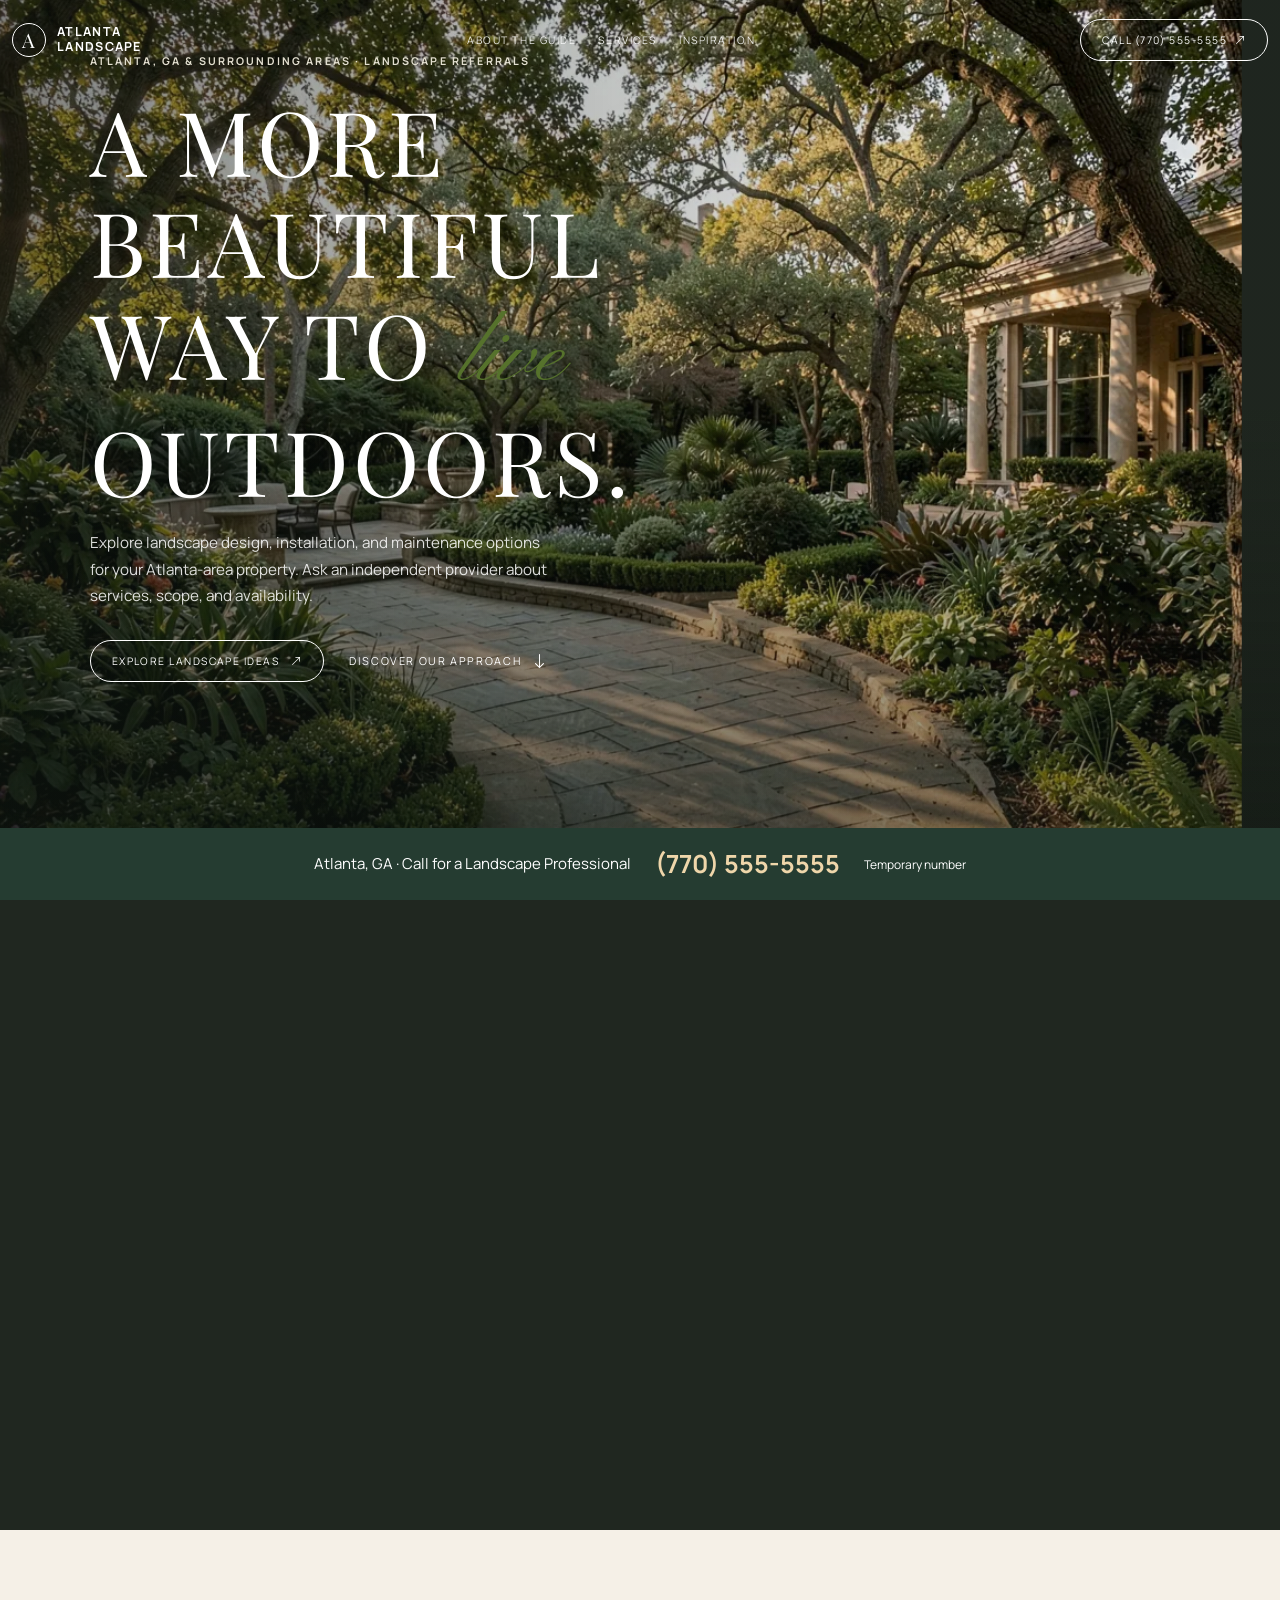
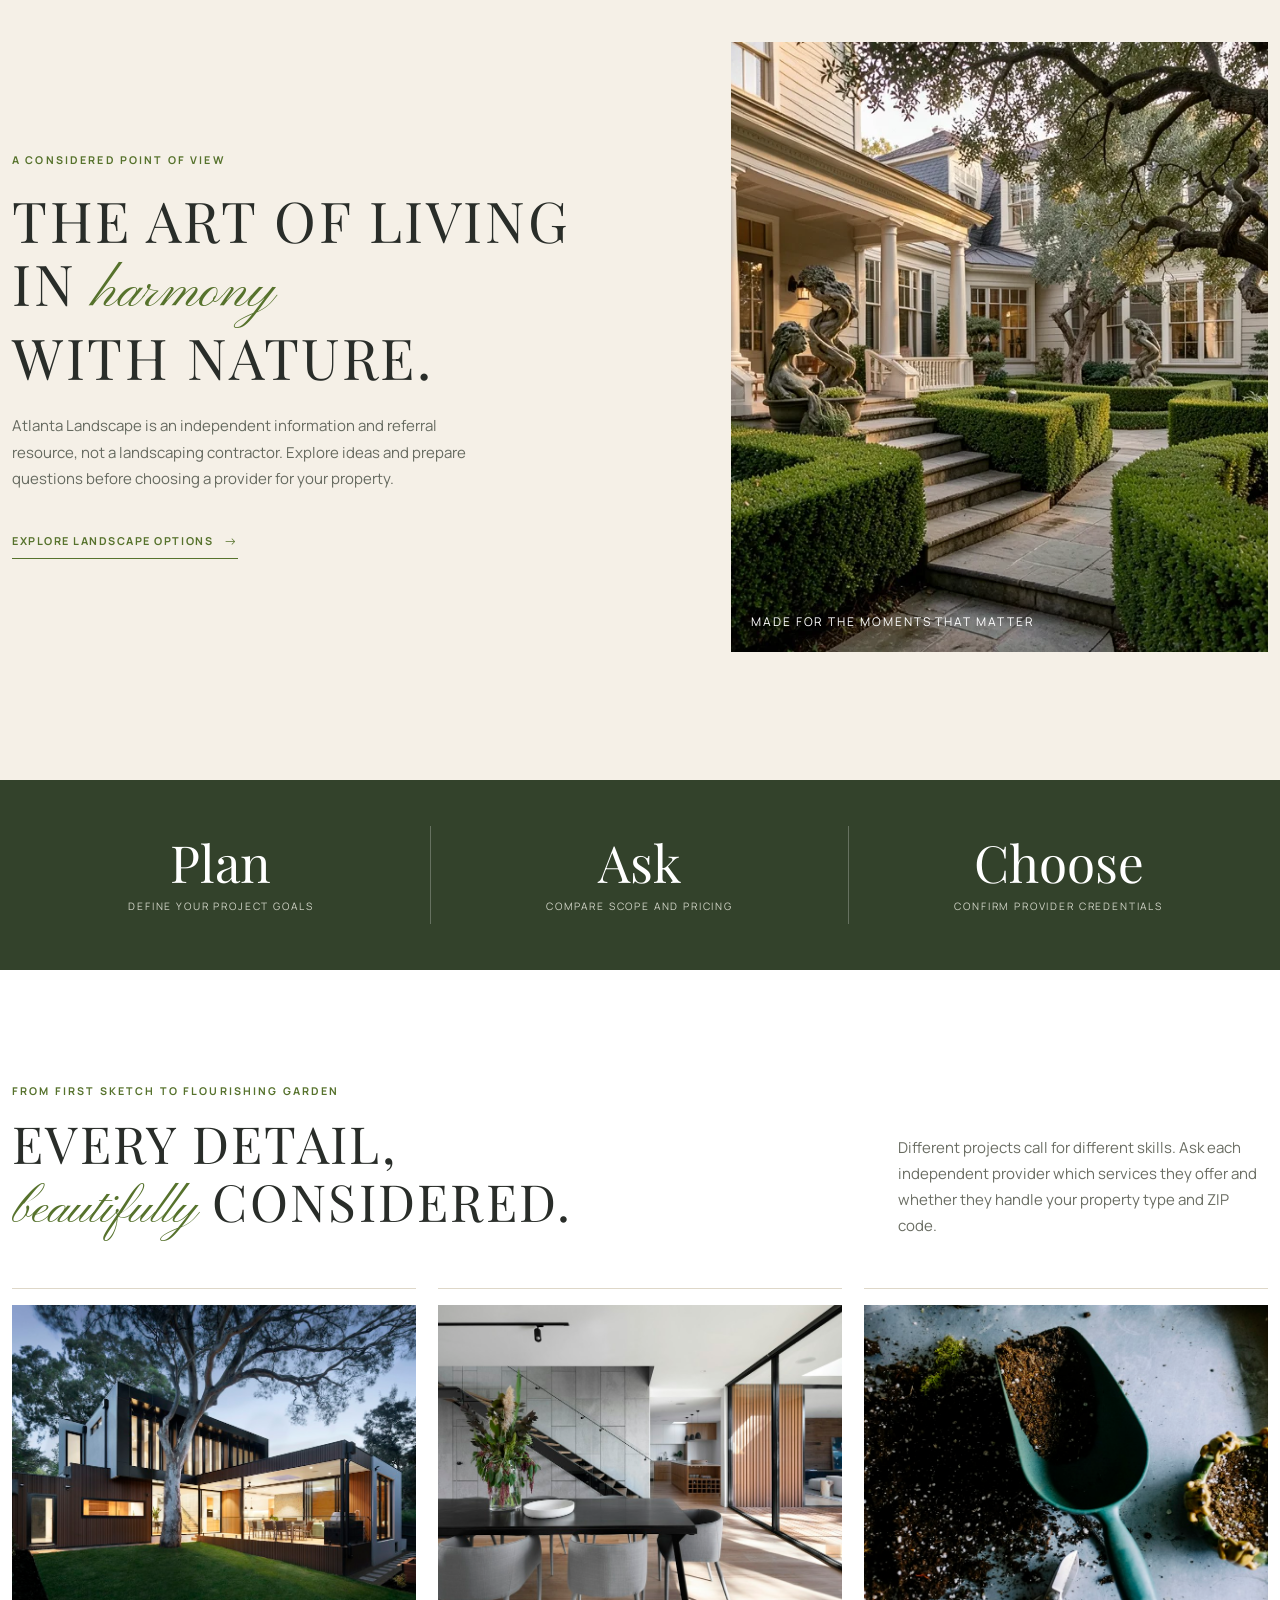
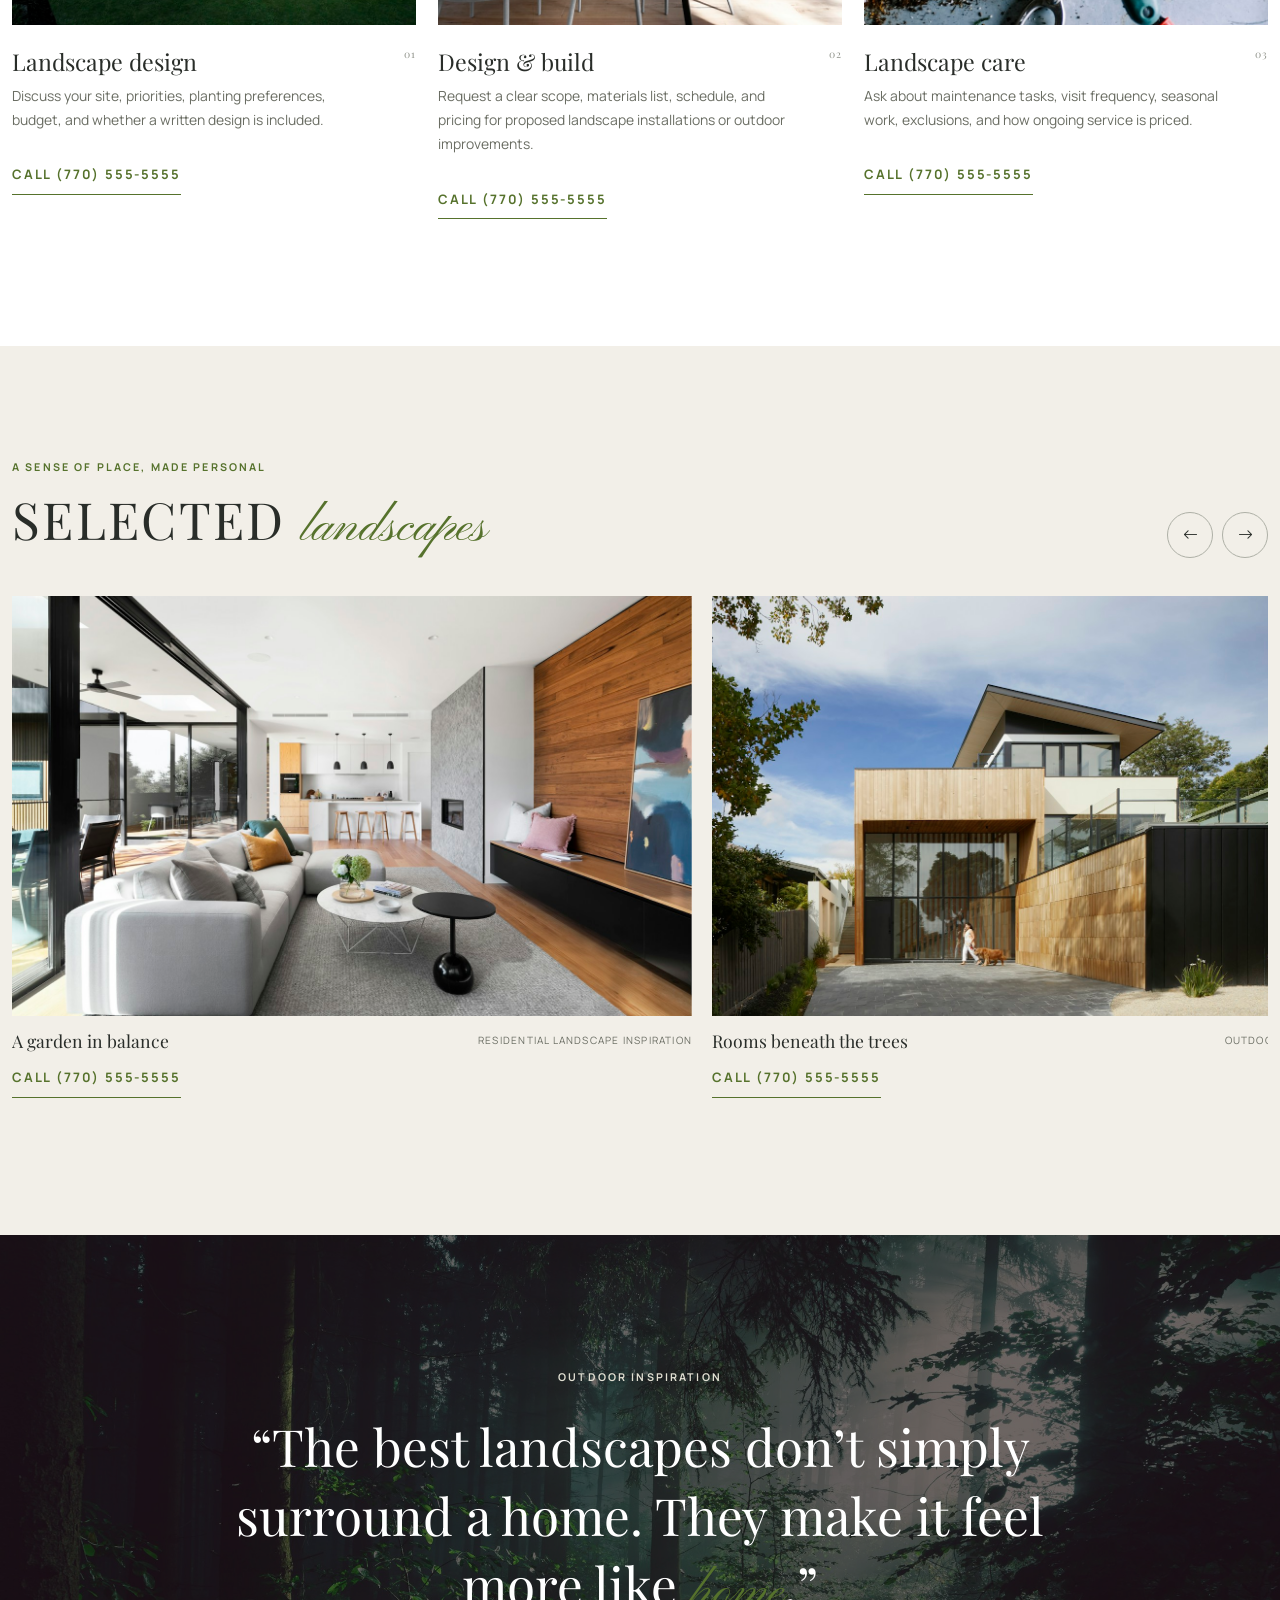
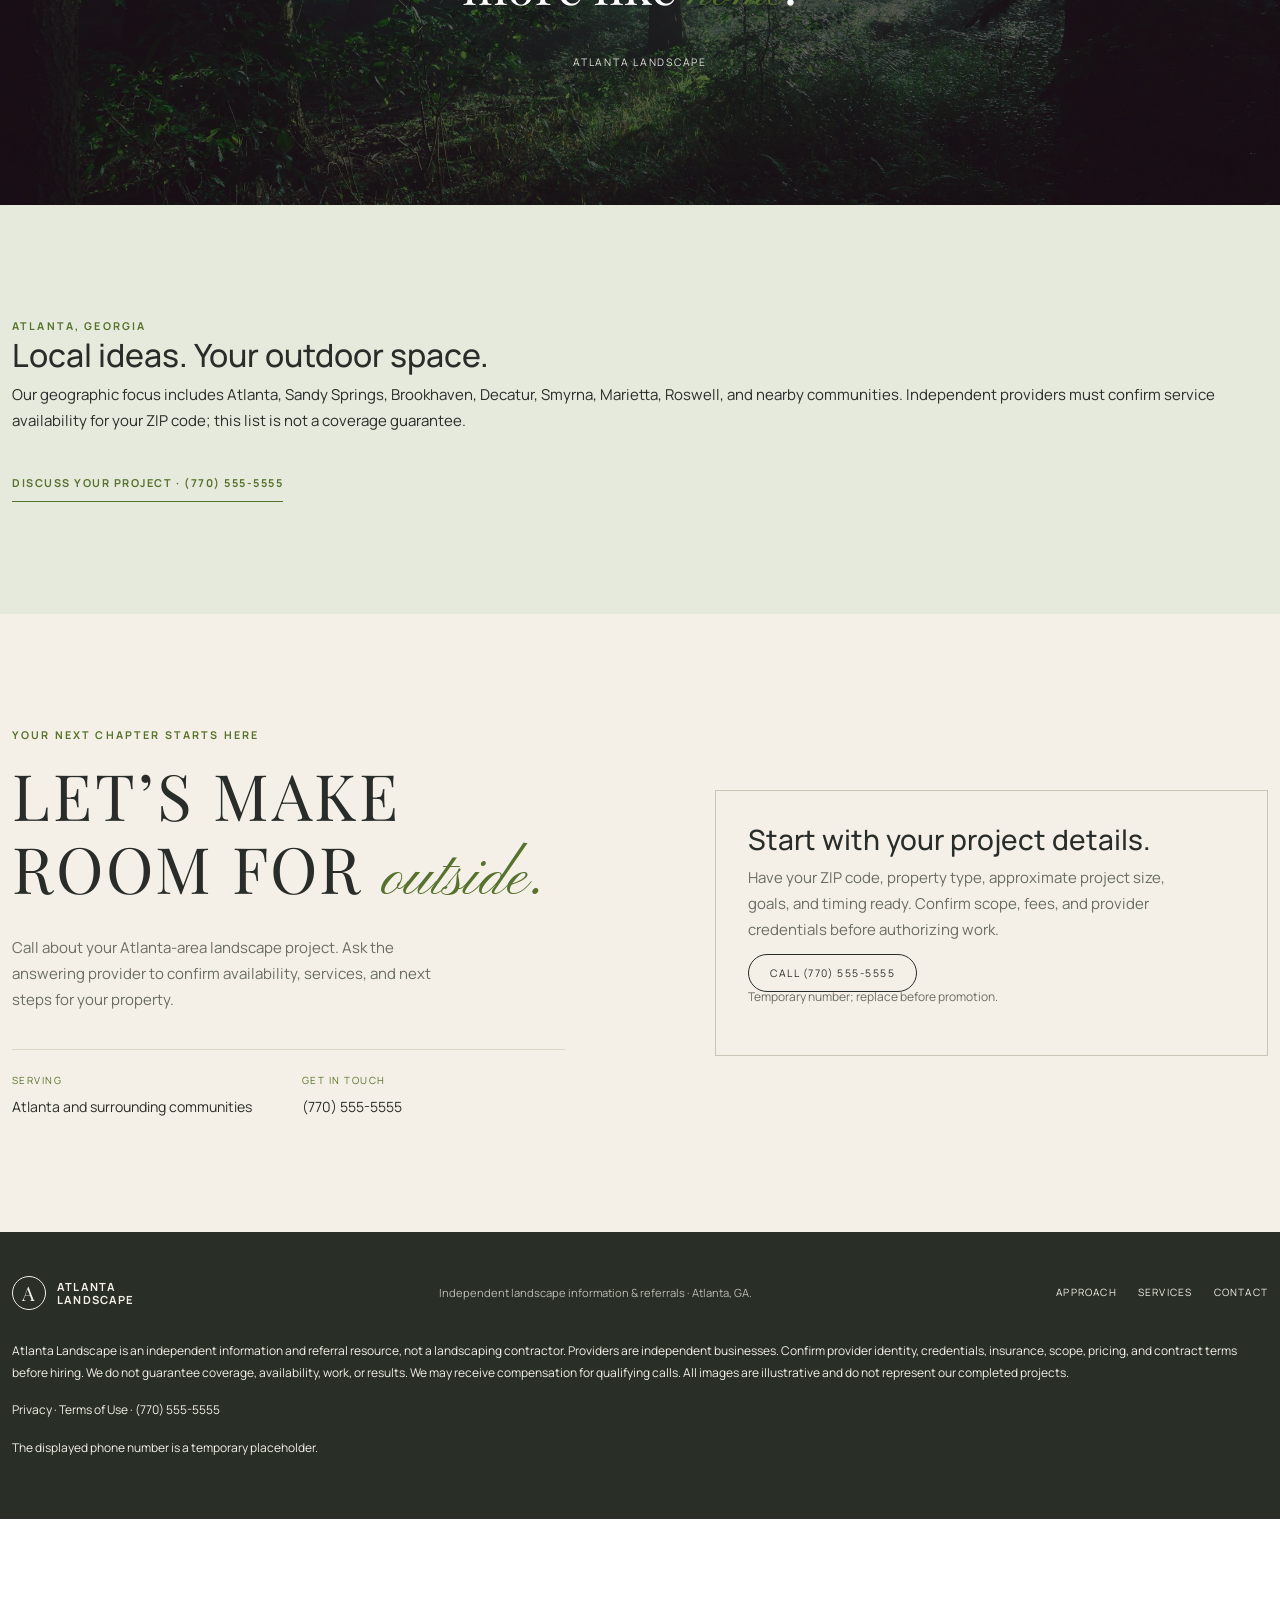
==== index.html @ a979389d "Add files via upload" ====
<!doctype html>
<html lang="en">
<head>
  <meta charset="utf-8">
  <meta name="viewport" content="width=device-width, initial-scale=1">
  <meta name="theme-color" content="#f5f0e7">
  <title>Atlanta, GA Landscaping Referrals | Atlanta Landscape</title>
  <meta name="description" content="Independent landscaping information and referrals for Atlanta, GA and surrounding communities. Temporary phone (770) 555-5555.">
  <link rel="preconnect" href="https://fonts.googleapis.com">
  <link rel="preconnect" href="https://fonts.gstatic.com" crossorigin>
  <link href="https://fonts.googleapis.com/css2?family=Manrope:wght@400;500;600;700&family=Playfair+Display:wght@400;500;600&family=Pinyon+Script&display=swap" rel="stylesheet">
  <link rel="stylesheet" href="https://cdn.jsdelivr.net/npm/bootstrap@5.3.3/dist/css/bootstrap.min.css">
  <link rel="stylesheet" href="https://cdn.jsdelivr.net/npm/bootstrap-icons@1.11.3/font/bootstrap-icons.min.css">
  
<link rel="stylesheet" href="css/style.css">
</head>
<body>
  <header>
    <nav class="navbar" id="navbar" aria-label="Main navigation">
      <div class="container container-wide d-flex align-items-center justify-content-between">
        <a class="brand" href="#home" aria-label="Atlanta Landscape home">
          <span class="brand-mark" aria-hidden="true">A</span>
          <span>Atlanta<br>Landscape</span>
        </a>
        <div class="nav-links d-flex align-items-center">
          <a href="#approach">About the guide</a>
          <a href="#services">Services</a>
          <a href="#work">Inspiration</a>
        </div>
        <a class="nav-cta" href="tel:+17705555555">Call (770) 555-5555 <i class="bi bi-arrow-up-right ms-1" aria-hidden="true"></i></a>
      </div>
    </nav>
  </header>

  <main>
    <section class="hero-scroll" id="home" aria-label="Landscape design introduction">
      <div class="hero-sticky">
        <img class="hero-photo" id="heroPhotoOne" src="assets/img-1.webp" alt="A tranquil landscaped estate with a stone terrace and layered greenery">
        <img class="hero-photo second" id="heroPhotoTwo" src="assets/img-2.webp" alt="Elegant home framed by mature garden landscaping">
        <div class="hero-shade"></div>
        <div class="hero-content">
          <div class="eyebrow">Atlanta, GA &amp; surrounding areas · Landscape referrals</div>
          <h1 class="display-title">A more beautiful<br>way to <span class="script">live</span> outdoors.</h1>
          <p>Explore landscape design, installation, and maintenance options for your Atlanta-area property. Ask an independent provider about services, scope, and availability.</p>
          <div class="hero-actions">
            <a class="btn-outline-light" href="#work">Explore landscape ideas <i class="bi bi-arrow-up-right ms-2" aria-hidden="true"></i></a>
            <a class="hero-link" href="#approach">Discover our approach <i class="bi bi-arrow-down" aria-hidden="true"></i></a>
          </div>
        </div>
        <div class="hero-index" aria-hidden="true">ATLANTA, GEORGIA &nbsp;·&nbsp; 01 / 03</div>
      </div>
    </section>

    <section class="intro section-pad" id="approach">
      <div class="container container-wide">
        <div class="intro-grid">
          <div class="intro-copy reveal">
            <div class="eyebrow">A considered point of view</div>
            <h2 class="display-title">The art of living<br>in <span class="script">harmony</span><br>with nature.</h2>
            <p>Atlanta Landscape is an independent information and referral resource, not a landscaping contractor. Explore ideas and prepare questions before choosing a provider for your property.</p>
            <a class="text-link" href="#services">Explore landscape options <i class="bi bi-arrow-right" aria-hidden="true"></i></a>
          </div>
          <figure class="intro-image reveal">
            <img src="assets/img-3.webp" alt="An intimate landscaped courtyard with stone steps and sculptural greenery" loading="lazy">
            <figcaption class="image-note">Made for the moments that matter</figcaption>
          </figure>
        </div>
      </div>
    </section>

    <section class="stats"><div class="container container-wide"><div class="stats-grid"><div class="stat"><div class="stat-number">Plan</div><div class="stat-label">Define your project goals</div></div><div class="stat"><div class="stat-number">Ask</div><div class="stat-label">Compare scope and pricing</div></div><div class="stat"><div class="stat-number">Choose</div><div class="stat-label">Confirm provider credentials</div></div></div></div></section>
    <section class="services section-pad" id="services">
      <div class="container container-wide">
        <div class="section-heading reveal">
          <div><div class="eyebrow">From first sketch to flourishing garden</div><h2 class="display-title">Every detail,<br><span class="script">beautifully</span> considered.</h2></div>
          <p>Different projects call for different skills. Ask each independent provider which services they offer and whether they handle your property type and ZIP code.</p>
        </div>
        <div class="service-grid">
          <article class="service-card reveal">
            <div class="service-image"><img src="assets/img-4.jpg" alt="Modern residence surrounded by carefully composed greenery" loading="lazy"></div>
            <h3>Landscape design <span class="service-no">01</span></h3>
            <p>Discuss your site, priorities, planting preferences, budget, and whether a written design is included.</p>
          <a class="text-link service-call" href="tel:+17705555555">Call (770) 555-5555</a></article>
          <article class="service-card reveal">
            <div class="service-image"><img src="assets/img-5.jpg" alt="Outdoor living area designed for relaxed entertaining" loading="lazy"></div>
            <h3>Design &amp; build <span class="service-no">02</span></h3>
            <p>Request a clear scope, materials list, schedule, and pricing for proposed landscape installations or outdoor improvements.</p>
          <a class="text-link service-call" href="tel:+17705555555">Call (770) 555-5555</a></article>
          <article class="service-card reveal">
            <div class="service-image"><img src="assets/img-6.jpg" alt="Gardener tending a lush, established garden" loading="lazy"></div>
            <h3>Landscape care <span class="service-no">03</span></h3>
            <p>Ask about maintenance tasks, visit frequency, seasonal work, exclusions, and how ongoing service is priced.</p>
          <a class="text-link service-call" href="tel:+17705555555">Call (770) 555-5555</a></article>
        </div>
      </div>
    </section>

    <section class="portfolio section-pad" id="work">
      <div class="container container-wide">
        <div class="portfolio-top reveal">
          <div><div class="eyebrow">A sense of place, made personal</div><h2 class="display-title">Selected <span class="script">landscapes</span></h2></div>
          <div class="slider-controls" aria-label="Project gallery controls">
            <button type="button" id="slidePrev" aria-label="Previous projects"><i class="bi bi-arrow-left" aria-hidden="true"></i></button>
            <button type="button" id="slideNext" aria-label="Next projects"><i class="bi bi-arrow-right" aria-hidden="true"></i></button>
          </div>
        </div>
        <p class="image-note">Illustrative inspiration images, not projects completed by Atlanta Landscape.</p><div class="project-track" id="projectTrack" aria-label="Illustrative landscape inspiration">
          <article class="project-card">
            <div class="project-image"><img src="assets/img-7.jpg" alt="Classic home and its surrounding garden" loading="lazy"></div>
            <div class="project-meta"><h3>A garden in balance</h3><span>Residential landscape inspiration</span></div>
          <a class="text-link service-call" href="tel:+17705555555">Call (770) 555-5555</a></article>
          <article class="project-card">
            <div class="project-image"><img src="assets/img-8.jpg" alt="Calm outdoor living space edged with lush planting" loading="lazy"></div>
            <div class="project-meta"><h3>Rooms beneath the trees</h3><span>Outdoor living inspiration</span></div>
          <a class="text-link service-call" href="tel:+17705555555">Call (770) 555-5555</a></article>
          <article class="project-card">
            <div class="project-image"><img src="assets/img-9.jpg" alt="Architectural home with a secluded outdoor terrace" loading="lazy"></div>
            <div class="project-meta"><h3>A quiet retreat</h3><span>Garden renovation inspiration</span></div>
          <a class="text-link service-call" href="tel:+17705555555">Call (770) 555-5555</a></article>
        </div>
      </div>
    </section>

    <section class="quote-section" aria-label="Outdoor inspiration">
      <div class="full-image">
        <img src="assets/img-10.jpg" alt="Sunlight filtering through a peaceful woodland garden" loading="lazy">
      </div>
      <div class="quote-content reveal">
        <div class="eyebrow">Outdoor inspiration</div>
        <blockquote>“The best landscapes don’t simply surround a home. They make it feel more like <span class="script">home</span>.”</blockquote>
        <div class="quote-credit">Atlanta Landscape</div>
      </div>
    </section>

    <section class="section-pad local-area" id="areas"><div class="container container-wide"><div class="eyebrow">Atlanta, Georgia</div><h2>Local ideas. Your outdoor space.</h2><p>Our geographic focus includes Atlanta, Sandy Springs, Brookhaven, Decatur, Smyrna, Marietta, Roswell, and nearby communities. Independent providers must confirm service availability for your ZIP code; this list is not a coverage guarantee.</p><a class="text-link" href="tel:+17705555555">Discuss your project · (770) 555-5555</a></div></section>
    <section class="contact section-pad" id="contact">
      <div class="container container-wide">
        <div class="contact-grid">
          <div class="reveal">
            <div class="eyebrow">Your next chapter starts here</div>
            <h2 class="display-title">Let’s make<br>room for <span class="script">outside.</span></h2>
            <p>Call about your Atlanta-area landscape project. Ask the answering provider to confirm availability, services, and next steps for your property.</p>
            <div class="contact-details">
              <div><span class="detail-label">Serving</span><span class="detail-value">Atlanta and surrounding communities</span></div>
              <div><span class="detail-label">Get in touch</span><a class="detail-value" href="tel:+17705555555">(770) 555-5555</a></div>
            </div>
          </div>
          <div class="project-call"><h3>Start with your project details.</h3><p>Have your ZIP code, property type, approximate project size, goals, and timing ready. Confirm scope, fees, and provider credentials before authorizing work.</p><a class="nav-cta" href="tel:+17705555555">Call (770) 555-5555</a><p class="placeholder-note">Temporary number; replace before promotion.</p></div>
        </div>
      </div>
    </section>
  </main><aside class="call-banner"><span>Atlanta, GA · Call for a Landscape Professional</span><a href="tel:+17705555555">(770) 555-5555</a><small>Temporary number</small></aside>

  <footer>
    <div class="container container-wide footer-inner">
      <a class="brand" href="#home"><span class="brand-mark" aria-hidden="true">A</span><span>Atlanta<br>Landscape</span></a>
      <span class="footer-note">Independent landscape information &amp; referrals · Atlanta, GA.</span>
      <div class="footer-links"><a href="#approach">Approach</a><a href="#services">Services</a><a href="tel:+17705555555">Contact</a></div>
    </div>
<div class="container container-wide referral-disclosure"><p>Atlanta Landscape is an independent information and referral resource, not a landscaping contractor. Providers are independent businesses. Confirm provider identity, credentials, insurance, scope, pricing, and contract terms before hiring. We do not guarantee coverage, availability, work, or results. We may receive compensation for qualifying calls. All images are illustrative and do not represent our completed projects.</p><p><a href="privacy.html">Privacy</a> · <a href="terms.html">Terms of Use</a> · <a href="tel:+17705555555">(770) 555-5555</a></p><p>The displayed phone number is a temporary placeholder.</p></div></footer>

  <script src="https://cdn.jsdelivr.net/npm/bootstrap@5.3.3/dist/js/bootstrap.bundle.min.js"></script>
  <script>
    (() => {
      const navbar = document.getElementById('navbar');
      const heroSection = document.querySelector('.hero-scroll');
      const photoOne = document.getElementById('heroPhotoOne');
      const photoTwo = document.getElementById('heroPhotoTwo');
      const reducedMotion = window.matchMedia('(prefers-reduced-motion: reduce)').matches;
      let ticking = false;

      function updateScroll() {
        const scrollY = window.scrollY;
        navbar.classList.toggle('scrolled', scrollY > 40);
        if (!reducedMotion) {
          const rect = heroSection.getBoundingClientRect();
          const travel = Math.max(1, heroSection.offsetHeight - window.innerHeight);
          const progress = Math.max(0, Math.min(1, -rect.top / travel));
          photoOne.style.transform = `scale(${1.02 + progress * .13})`;
          photoTwo.style.transform = `scale(${1.08 + progress * .08})`;
          photoTwo.style.opacity = Math.max(0, Math.min(1, (progress - .28) * 2.3));
        }
        ticking = false;
      }
      window.addEventListener('scroll', () => {
        if (!ticking) {
          window.requestAnimationFrame(updateScroll);
          ticking = true;
        }
      }, { passive: true });
      updateScroll();

      if ('IntersectionObserver' in window && !reducedMotion) {
        const observer = new IntersectionObserver(entries => {
          entries.forEach(entry => {
            if (entry.isIntersecting) {
              entry.target.classList.add('in-view');
              observer.unobserve(entry.target);
            }
          });
        }, { threshold: .14 });
        document.querySelectorAll('.reveal').forEach(el => observer.observe(el));
      } else {
        document.querySelectorAll('.reveal').forEach(el => el.classList.add('in-view'));
      }

      const track = document.getElementById('projectTrack');
      document.getElementById('slidePrev').addEventListener('click', () => track.scrollBy({ left: -track.clientWidth * .72, behavior: reducedMotion ? 'auto' : 'smooth' }));
      document.getElementById('slideNext').addEventListener('click', () => track.scrollBy({ left: track.clientWidth * .72, behavior: reducedMotion ? 'auto' : 'smooth' }));


    })();
  </script>
</body>
</html>
---- css/style.css ----
:root{--ink:#292d29;--green:#56722c;--green-dark:#33422b;--cream:#f5f0e7;--line:#ded7c8;--muted:#6a6d63;--serif:"Playfair Display",Georgia,serif;--sans:"Manrope",sans-serif}
    *{box-sizing:border-box}
    html{scroll-behavior:smooth}
    body{margin:0;background:#fff;color:var(--ink);font-family:var(--sans);font-size:15px;line-height:1.75}
    a{color:inherit;text-decoration:none}
    img{display:block;max-width:100%}
    .eyebrow{font-size:.67rem;letter-spacing:.2em;text-transform:uppercase;font-weight:700;color:var(--green)}
    .display-title{font-family:var(--serif);font-weight:400;text-transform:uppercase;letter-spacing:.045em;line-height:1.13}
    .script{font-family:"Pinyon Script",cursive;text-transform:none;letter-spacing:0;font-weight:400;color:var(--green)}
    .section-pad{padding:112px 0}
    .container-wide{max-width:1380px}
    .navbar{position:fixed;inset:0 0 auto;z-index:1000;padding:19px 0;color:#fff;transition:background .35s ease,padding .35s ease,color .35s ease}
    .navbar.scrolled{padding:12px 0;background:rgba(245,240,231,.9);backdrop-filter:blur(16px);color:var(--ink);box-shadow:0 1px 0 rgba(40,40,30,.08)}
    .brand{display:flex;align-items:center;gap:11px;font-size:.78rem;line-height:1.2;letter-spacing:.105em;text-transform:uppercase;font-weight:700}
    .brand-mark{width:34px;height:34px;border:1px solid currentColor;border-radius:50%;display:grid;place-items:center;font-family:var(--serif);font-size:20px;font-weight:400}
    .nav-links{gap:32px}
    .nav-links a{font-size:.65rem;letter-spacing:.15em;text-transform:uppercase;opacity:.88;transition:opacity .2s}
    .nav-links a:hover{opacity:.6}
    .nav-cta,.btn-outline-light{border:1px solid currentColor;border-radius:50px;padding:11px 21px;font-size:.65rem;letter-spacing:.14em;text-transform:uppercase;transition:all .25s}
    .navbar.scrolled .nav-cta:hover{background:var(--green);border-color:var(--green);color:white}
    .hero-scroll{height:170vh;position:relative;background:#202720}
    .hero-sticky{position:sticky;top:0;height:100svh;min-height:590px;overflow:hidden}
    .hero-photo{position:absolute;inset:-4%;width:108%;height:108%;object-fit:cover;transform:scale(1.02);will-change:transform}
    .hero-photo.second{opacity:0;transition:opacity .35s}
    .hero-shade{position:absolute;inset:0;background:linear-gradient(90deg,rgba(15,23,17,.53),rgba(15,23,17,.06) 78%),linear-gradient(0deg,rgba(13,19,14,.55),transparent 55%)}
    .hero-content{position:absolute;left:max(7vw,calc((100vw - 1280px)/2));right:6vw;bottom:12%;color:white;max-width:850px}
    .hero-content .eyebrow{color:#e3dfd0}
    .hero-content h1{font-size:clamp(3rem,7vw,7rem);margin:18px 0 20px;max-width:900px}
    .hero-content p{max-width:470px;color:rgba(255,255,255,.85);font-size:.95rem}
    .hero-actions{display:flex;align-items:center;gap:25px;margin-top:30px}
    .hero-link{display:inline-flex;align-items:center;gap:10px;color:#fff;font-size:.68rem;letter-spacing:.15em;text-transform:uppercase}
    .hero-link i{font-size:1rem}
    .hero-index{position:absolute;bottom:6%;right:6%;font-size:.65rem;letter-spacing:.16em;color:rgba(255,255,255,.75)}
    .intro{background:var(--cream)}
    .intro-grid{display:grid;grid-template-columns:1.05fr .95fr;gap:10%;align-items:center}
    .intro-copy{padding:20px 0}
    .intro-copy h2{font-size:clamp(2.3rem,4.4vw,4.5rem);margin:18px 0 25px}
    .intro-copy p{color:#666a60;max-width:480px}
    .text-link{display:inline-flex;align-items:center;gap:12px;margin-top:23px;padding-bottom:8px;border-bottom:1px solid var(--green);font-size:.68rem;letter-spacing:.14em;text-transform:uppercase;color:var(--green);font-weight:700}
    .intro-image{height:610px;position:relative;overflow:hidden}
    .intro-image img,.service-image img,.project-card img,.full-image img{width:100%;height:100%;object-fit:cover;transition:transform 1s cubic-bezier(.2,.7,.2,1)}
    .intro-image:hover img,.service-image:hover img,.project-card:hover img{transform:scale(1.045)}
    .image-note{position:absolute;bottom:20px;left:20px;color:white;font-size:.62rem;letter-spacing:.16em;text-transform:uppercase}
    .stats{background:var(--green-dark);color:white;padding:46px 0}
    .stats-grid{display:grid;grid-template-columns:repeat(3,1fr);text-align:center}
    .stat{padding:8px 20px;border-right:1px solid rgba(255,255,255,.25)}
    .stat:last-child{border:0}
    .stat-number{font-family:var(--serif);font-size:clamp(2.3rem,4vw,3.7rem);line-height:1.1}
    .stat-label{margin-top:8px;color:#d1d4c7;font-size:.64rem;letter-spacing:.18em;text-transform:uppercase}
    .services{background:#fff}
    .section-heading{display:flex;justify-content:space-between;gap:30px;align-items:end;margin-bottom:48px}
    .section-heading h2{font-size:clamp(2.2rem,4vw,4rem);margin:14px 0 0}
    .section-heading p{color:var(--muted);max-width:370px;margin:0}
    .service-grid{display:grid;grid-template-columns:repeat(3,1fr);gap:22px}
    .service-card{border-top:1px solid var(--line);padding-top:16px}
    .service-image{height:320px;overflow:hidden;background:#eee}
    .service-card h3{font-family:var(--serif);font-weight:400;font-size:1.45rem;margin:23px 0 8px}
    .service-card p{font-size:.87rem;color:var(--muted);max-width:360px}
    .service-no{float:right;color:#92958d;font-size:.65rem;letter-spacing:.12em}
    .portfolio{background:#f2efe8}
    .portfolio-top{display:flex;justify-content:space-between;align-items:end;margin-bottom:38px}
    .portfolio-top h2{font-size:clamp(2.4rem,4vw,4.3rem);margin:14px 0 0}
    .slider-controls{display:flex;gap:9px}
    .slider-controls button{width:46px;height:46px;border:1px solid #aeb0a6;background:transparent;color:var(--ink);border-radius:50%;transition:all .2s}
    .slider-controls button:hover{background:var(--green);border-color:var(--green);color:white}
    .project-track{display:flex;gap:20px;overflow-x:auto;scroll-snap-type:x mandatory;scrollbar-width:none;padding-bottom:10px}
    .project-track::-webkit-scrollbar{display:none}
    .project-card{flex:0 0 min(55vw,680px);scroll-snap-align:start}
    .project-image{height:420px;overflow:hidden;background:#ddd}
    .project-meta{display:flex;justify-content:space-between;align-items:center;padding-top:14px}
    .project-meta h3{font-family:var(--serif);font-size:1.1rem;font-weight:400;margin:0}
    .project-meta span{font-size:.63rem;letter-spacing:.12em;text-transform:uppercase;color:var(--muted)}
    .quote-section{position:relative;min-height:570px;display:grid;place-items:center;text-align:center;color:white;overflow:hidden}
    .full-image{position:absolute;inset:0}
    .full-image img{filter:brightness(.43)}
    .quote-content{position:relative;max-width:900px;padding:80px 24px}
    .quote-content blockquote{font-family:var(--serif);font-size:clamp(1.9rem,4vw,3.7rem);line-height:1.35;margin:25px 0}
    .quote-content .eyebrow{color:#e1dfd2}
    .quote-credit{font-size:.65rem;letter-spacing:.17em;text-transform:uppercase;color:#e2e1d9}
    .contact{background:var(--cream)}
    .contact-grid{display:grid;grid-template-columns:1fr 1fr;gap:12%;align-items:start}
    .contact h2{font-size:clamp(2.7rem,5vw,5rem);margin:15px 0 20px}
    .contact p{color:var(--muted);max-width:440px}
    .contact-details{border-top:1px solid var(--line);margin-top:35px;padding-top:22px;display:flex;gap:50px;flex-wrap:wrap}
    .detail-label{font-size:.62rem;letter-spacing:.15em;text-transform:uppercase;color:var(--green);display:block;margin-bottom:5px}
    .detail-value{font-size:.88rem}
    .contact-form{padding:35px;background:#fff}
    .contact-form label{font-size:.65rem;letter-spacing:.12em;text-transform:uppercase;color:#555}
    .contact-form .form-control{border:0;border-bottom:1px solid var(--line);border-radius:0;padding:12px 0;background:transparent;font-family:var(--sans);font-size:.88rem}
    .contact-form .form-control:focus{box-shadow:none;border-color:var(--green)}
    .submit-btn{display:inline-flex;align-items:center;gap:14px;margin-top:20px;padding:14px 23px;border:0;background:var(--green);color:white;font-size:.66rem;letter-spacing:.14em;text-transform:uppercase;transition:background .2s}
    .submit-btn:hover{background:var(--green-dark)}
    footer{background:#292e27;color:#f4f0e7;padding:44px 0}
    .footer-inner{display:flex;justify-content:space-between;align-items:center;gap:25px}
    footer .brand{font-size:.7rem}
    .footer-note{color:#b9bcb1;font-size:.7rem}
    .footer-links{display:flex;gap:21px;font-size:.63rem;letter-spacing:.12em;text-transform:uppercase}
    .reveal{opacity:0;transform:translateY(25px);transition:opacity .8s ease,transform .8s cubic-bezier(.2,.7,.2,1)}
    .reveal.in-view{opacity:1;transform:none}
    @media(max-width:767px){
      .section-pad{padding:75px 0}
      .nav-links{display:none!important}
      .brand{font-size:.66rem}
      .brand-mark{width:30px;height:30px}
      .nav-cta{padding:9px 13px;font-size:.58rem}
      .hero-scroll{height:145vh}
      .hero-sticky{min-height:560px}
      .hero-content{left:7vw;right:7vw;bottom:14%}
      .hero-content h1{font-size:clamp(2.7rem,13vw,4.6rem)}
      .hero-index{display:none}
      .intro-grid,.contact-grid{grid-template-columns:1fr;gap:38px}
      .intro-image{height:420px}
      .stats-grid{grid-template-columns:1fr;gap:20px}
      .stat{border-right:0;border-bottom:1px solid rgba(255,255,255,.25);padding:5px 0 20px}
      .stat:last-child{border:0;padding-bottom:0}
      .section-heading{display:block}
      .section-heading p{margin-top:18px}
      .service-grid{grid-template-columns:1fr;gap:35px}
      .service-image{height:300px}
      .portfolio-top{align-items:end}
      .project-card{flex-basis:85vw}
      .project-image{height:300px}
      .quote-section{min-height:470px}
      .contact-form{padding:25px 20px}
      .footer-inner{flex-direction:column;align-items:flex-start}
    }
    @media(prefers-reduced-motion:reduce){
      html{scroll-behavior:auto}
      *,*::before,*::after{animation-duration:.01ms!important;animation-iteration-count:1!important;transition-duration:.01ms!important}
      .reveal{opacity:1;transform:none}
    }
/* Atlanta referral layout. */
body{padding-bottom:115px}html{scroll-padding-top:120px}.nav-cta{white-space:nowrap;flex-shrink:0}.navbar .container{gap:18px}.nav-links{gap:22px}.call-banner{position:fixed;inset:auto 0 0;z-index:1100;background:#253c31;color:white;display:flex;justify-content:center;align-items:center;gap:8px 24px;padding:14px 20px;flex-wrap:wrap;text-align:center}.call-banner a{color:#efd6aa;font-size:25px;font-weight:700;text-decoration:none;white-space:nowrap}.call-banner small,.placeholder-note,.image-note{font-size:12px}.referral-disclosure{font-size:12px;line-height:1.8;margin-top:30px}.local-area{background:#e6eadd}.project-call{padding:32px;border:1px solid #64735455;align-self:center}.service-call{display:inline-block;margin:15px 0;font-size:13px}.reveal{opacity:1;transform:none}.policy-main{max-width:850px;margin:auto;padding:70px 24px}.policy-main h1{font-size:42px}.hero-content{padding-bottom:110px}
@media(max-width:991px){.navbar .container{flex-wrap:wrap;gap:12px}.navbar .nav-cta{width:100%;text-align:center}.navbar .nav-links{gap:16px}.hero-scroll{height:auto!important;min-height:0!important}.hero-sticky{position:relative;height:auto;min-height:100svh}.hero-content{position:relative;inset:auto;padding:220px 24px 140px}.hero-index{display:none}}
@media(max-width:575px){body{padding-bottom:145px}.call-banner{flex-direction:column;gap:3px}.call-banner span{font-size:12px}.navbar .nav-links{display:none!important}}
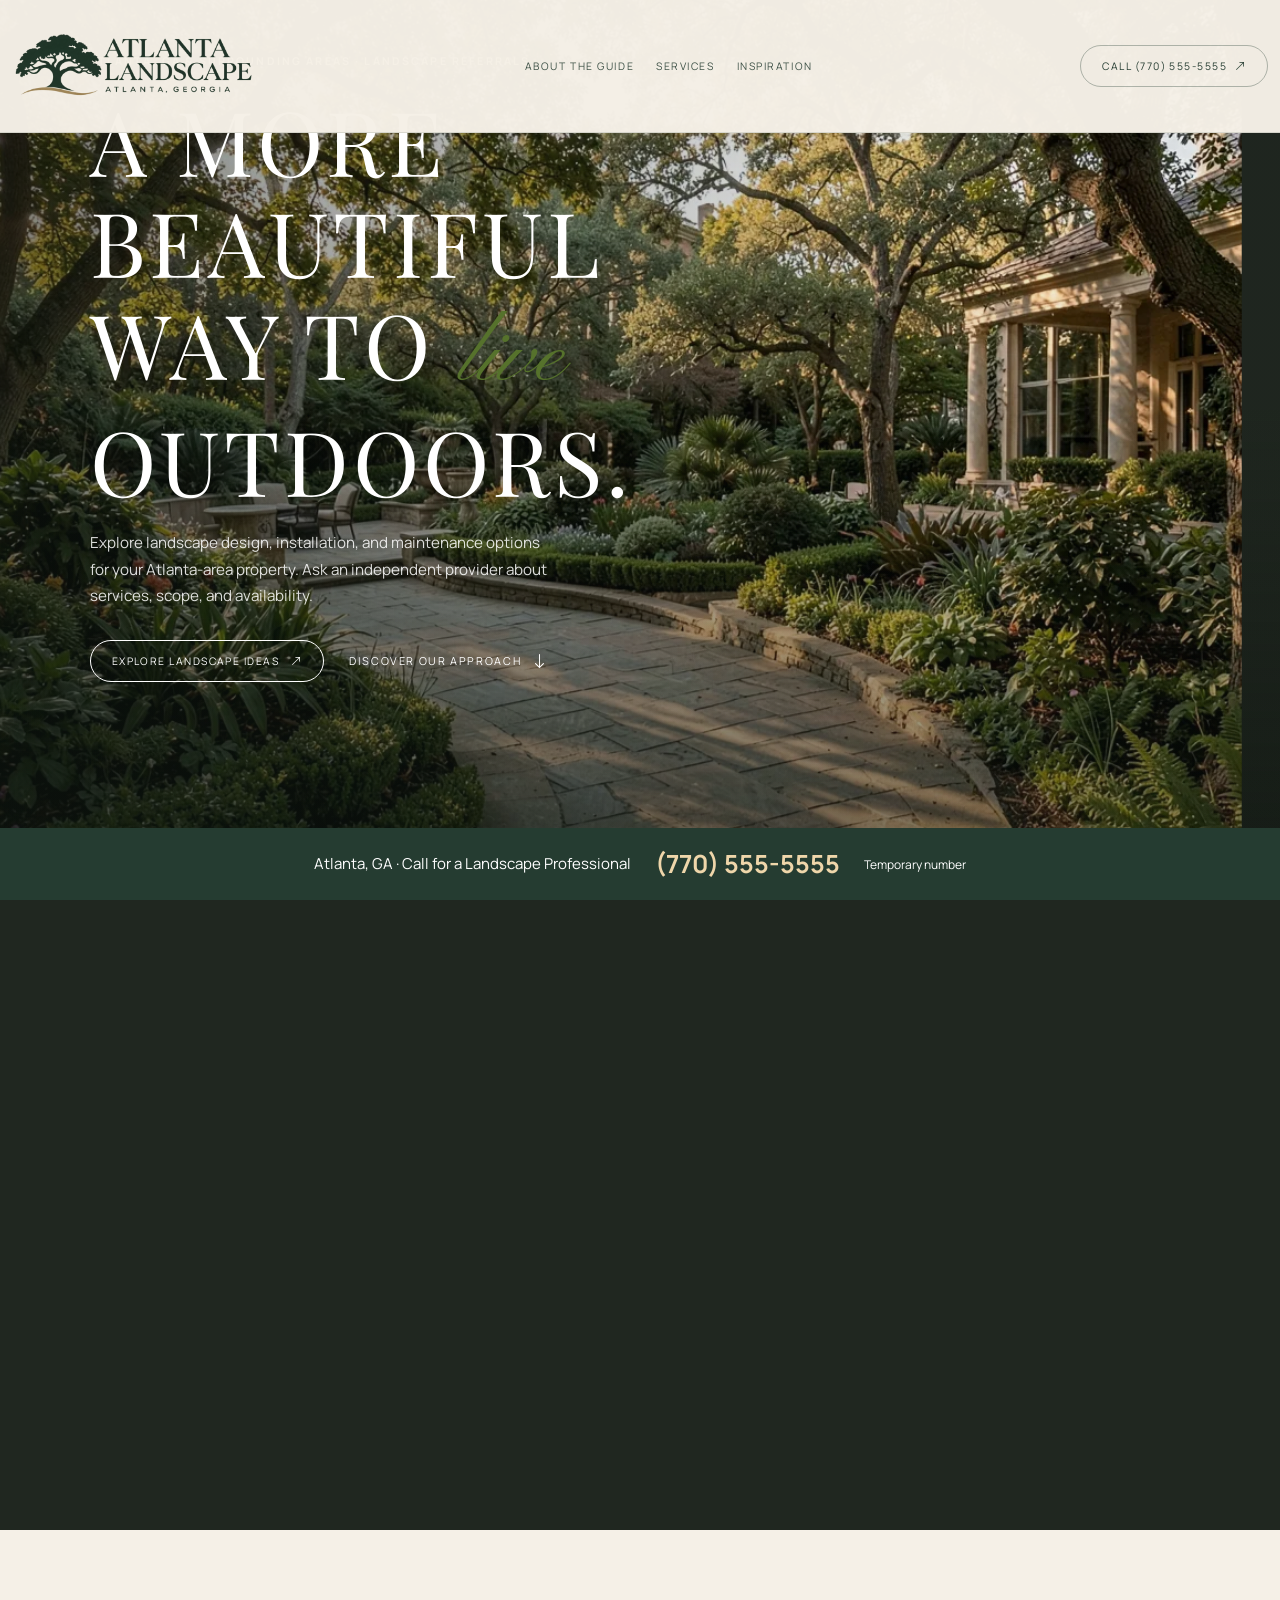
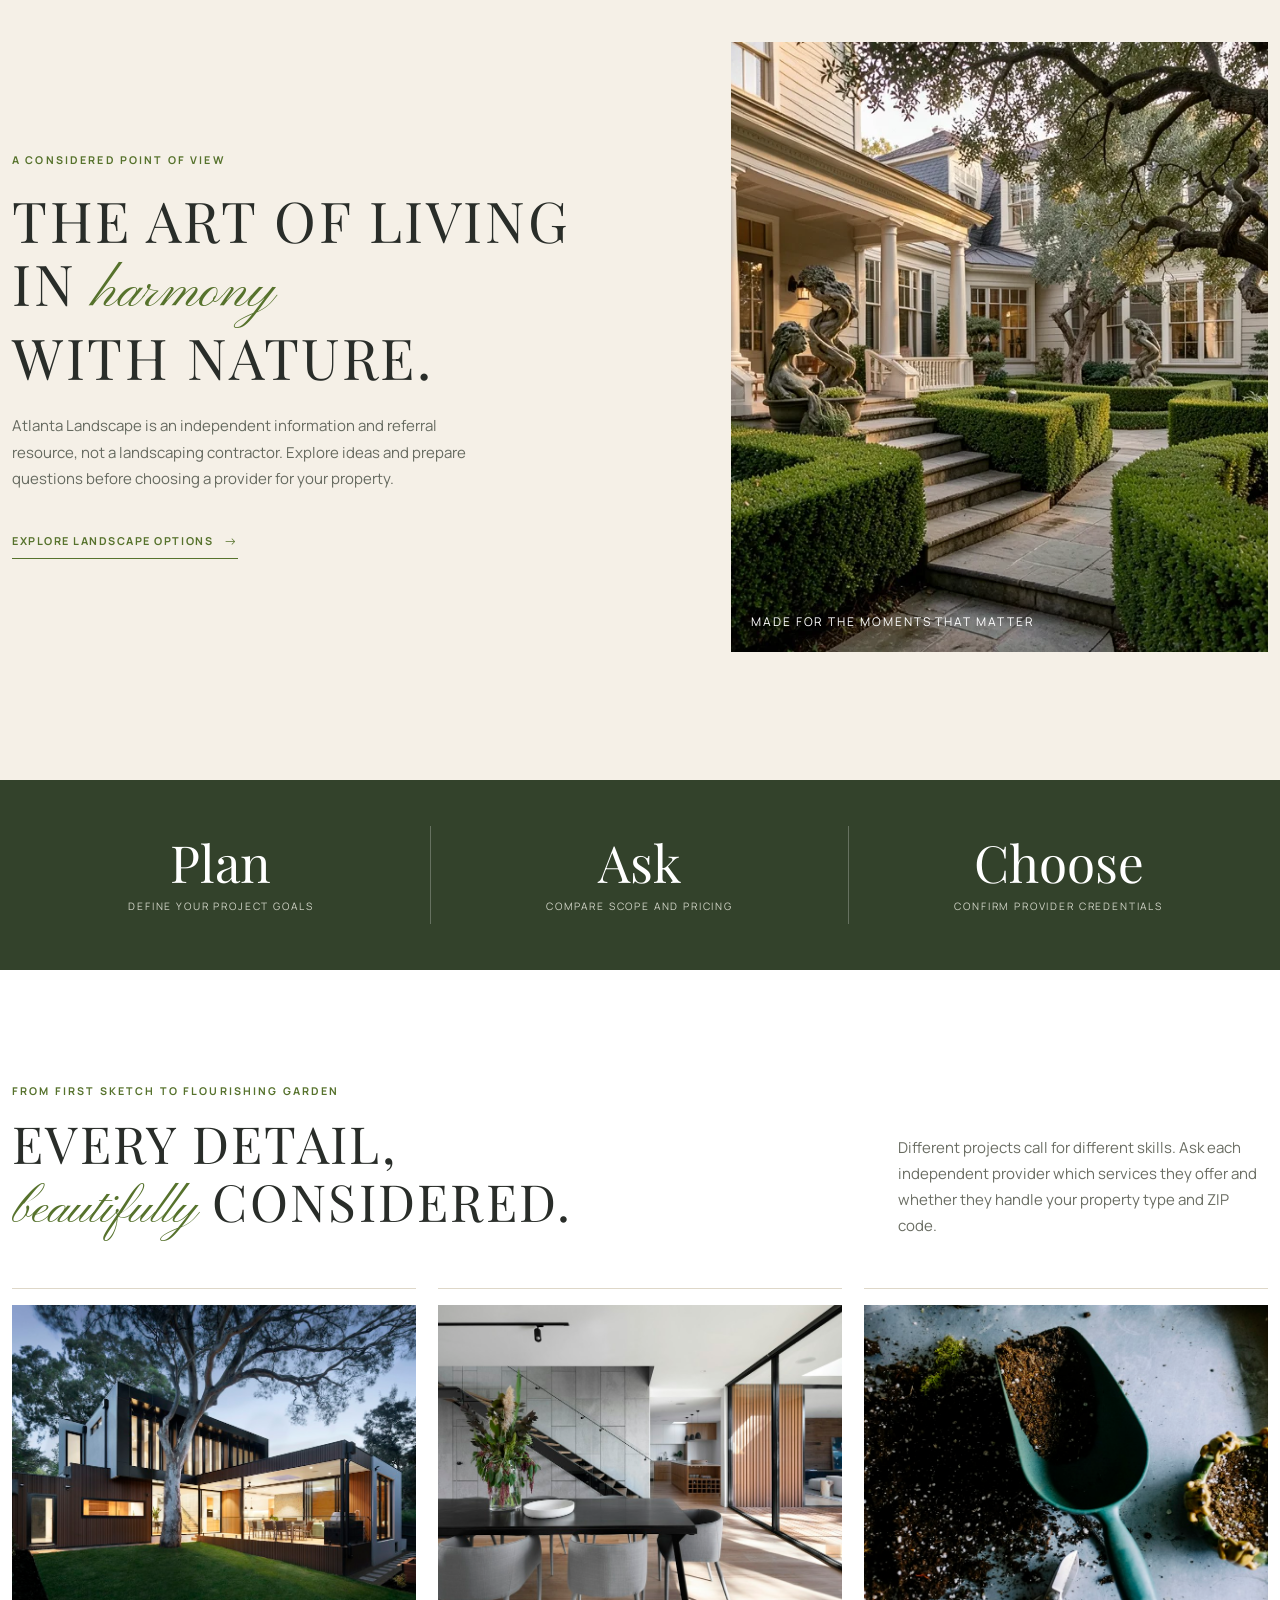
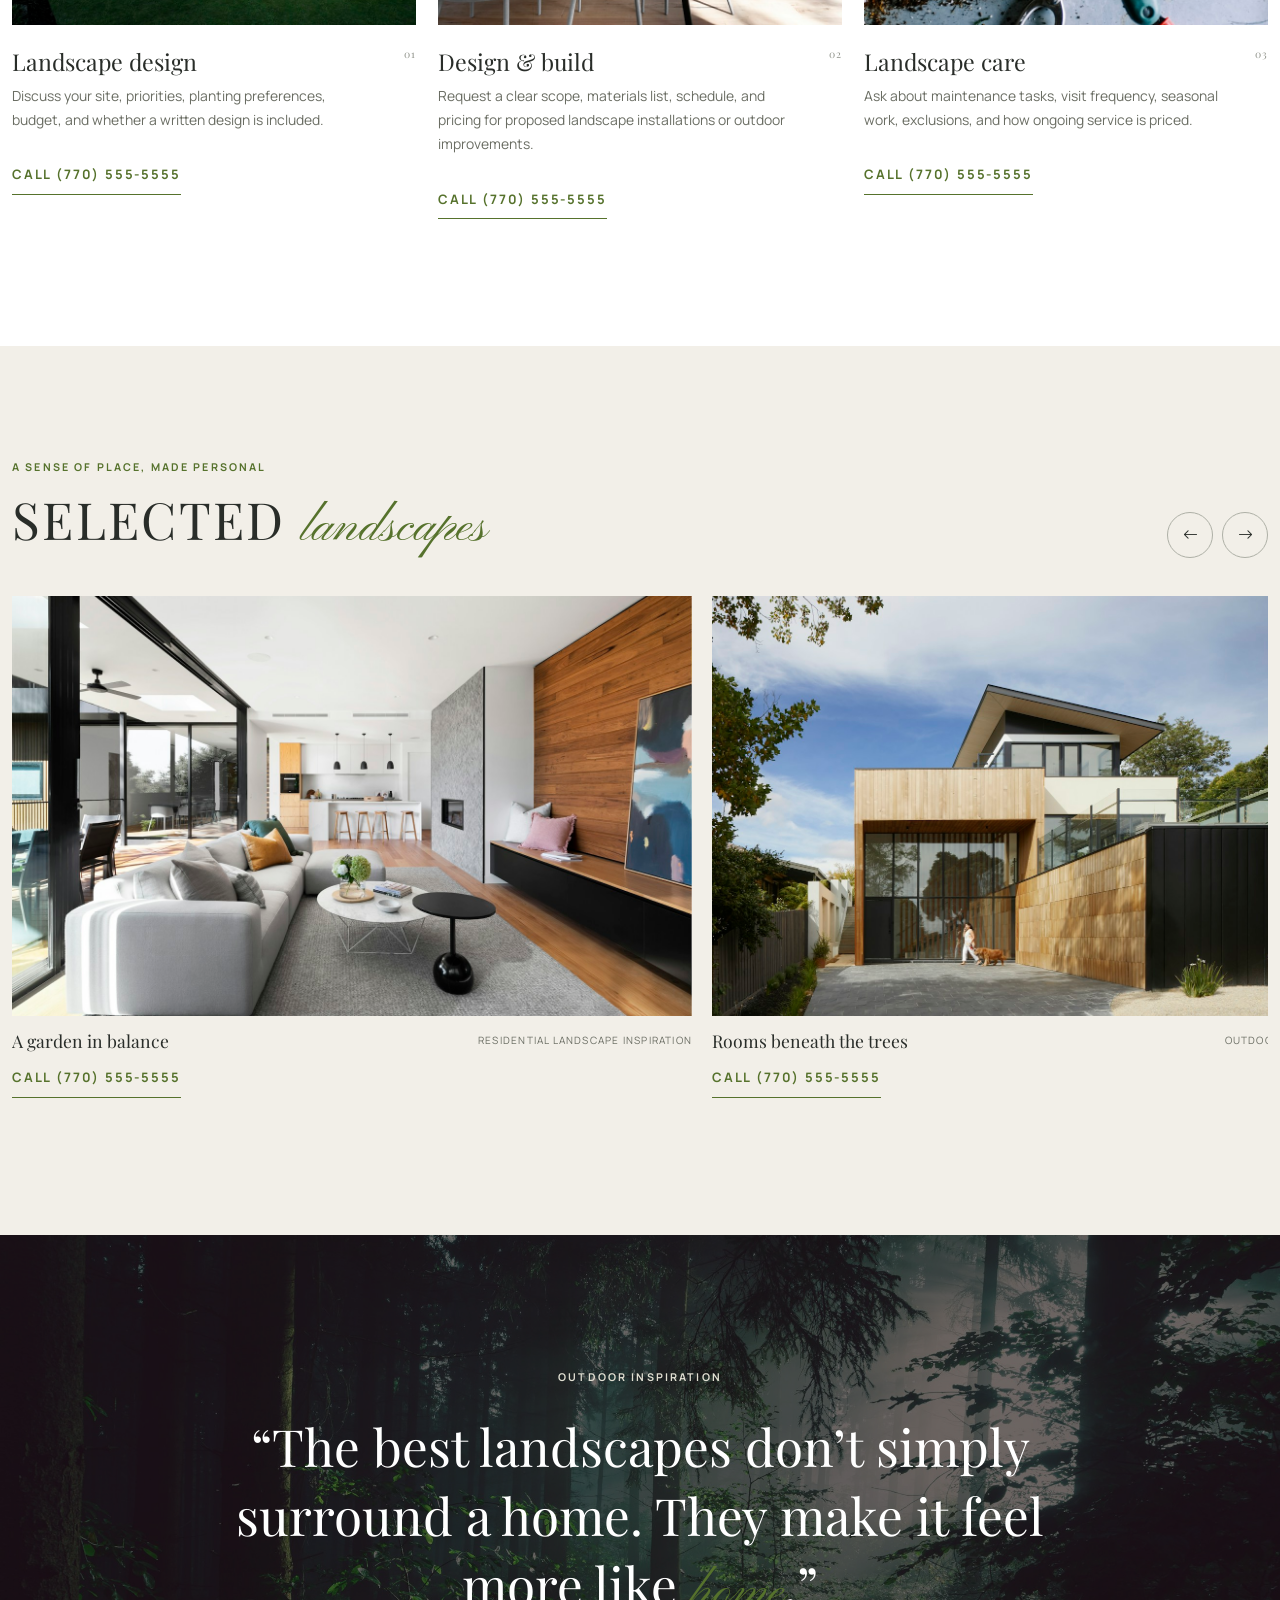
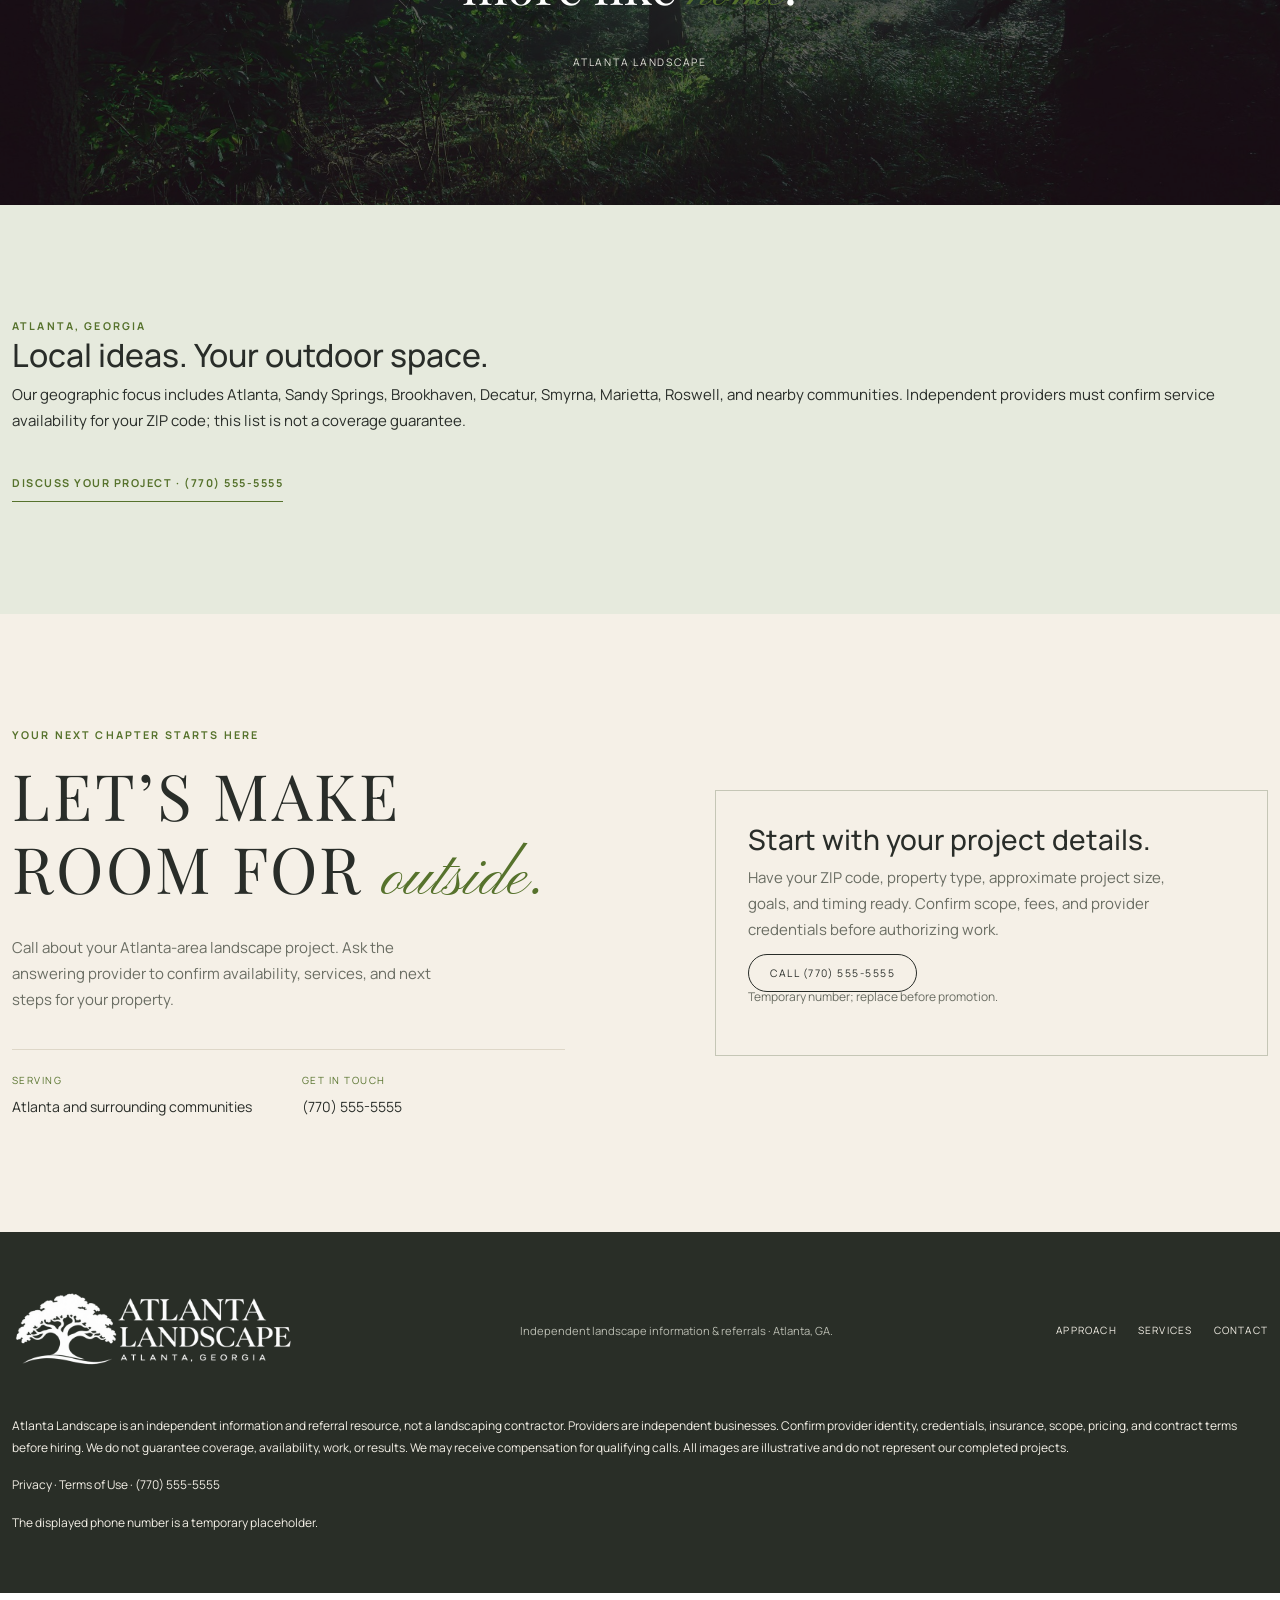
==== commit 8539c948: "Add files via upload" ====
--- a/index.html
+++ b/index.html
@@ -13,15 +13,17 @@
   <link rel="stylesheet" href="https://cdn.jsdelivr.net/npm/bootstrap-icons@1.11.3/font/bootstrap-icons.min.css">
   
 <link rel="stylesheet" href="css/style.css">
+<style id="atlanta-oak-logo">
+.navbar,.navbar.scrolled{background:rgba(245,240,231,.98);color:#253c31;border-bottom:1px solid #253c3122}.navbar .brand,.navbar .nav-links a,.navbar .nav-cta{color:#253c31}.brand{flex-shrink:0}.brand-logo{display:block;width:245px;max-width:100%;height:auto}.navbar .nav-cta{white-space:nowrap;flex-shrink:0;border-color:#253c3155}.navbar .container{gap:20px}footer .brand-logo{width:285px;filter:brightness(0) invert(1)}footer .brand{background:transparent;padding:0}.policy-brand{display:inline-block;margin-bottom:30px}
+@media(min-width:992px) and (max-width:1199px){.navbar .brand-logo{width:215px}.navbar .nav-links{gap:18px}.navbar .nav-links a{font-size:11px}}
+@media(max-width:991px){.navbar .brand-logo{width:225px}.navbar .nav-cta{width:100%;text-align:center}.navbar .container{gap:12px}}@media(max-width:359px){.navbar .brand-logo{width:195px}}
+</style>
 </head>
 <body>
   <header>
     <nav class="navbar" id="navbar" aria-label="Main navigation">
       <div class="container container-wide d-flex align-items-center justify-content-between">
-        <a class="brand" href="#home" aria-label="Atlanta Landscape home">
-          <span class="brand-mark" aria-hidden="true">A</span>
-          <span>Atlanta<br>Landscape</span>
-        </a>
+        <a class="brand" href="#home" aria-label="Atlanta Landscape home"><img class="brand-logo" src="assets/atlanta-landscape-logo.png" alt="Atlanta Landscape — Atlanta, Georgia" width="786" height="300"></a>
         <div class="nav-links d-flex align-items-center">
           <a href="#approach">About the guide</a>
           <a href="#services">Services</a>
@@ -153,7 +155,7 @@
 
   <footer>
     <div class="container container-wide footer-inner">
-      <a class="brand" href="#home"><span class="brand-mark" aria-hidden="true">A</span><span>Atlanta<br>Landscape</span></a>
+      <a class="brand" href="#home"><img class="brand-logo" src="assets/atlanta-landscape-logo.png" alt="Atlanta Landscape — Atlanta, Georgia" width="786" height="300"></a>
       <span class="footer-note">Independent landscape information &amp; referrals · Atlanta, GA.</span>
       <div class="footer-links"><a href="#approach">Approach</a><a href="#services">Services</a><a href="tel:+17705555555">Contact</a></div>
     </div>
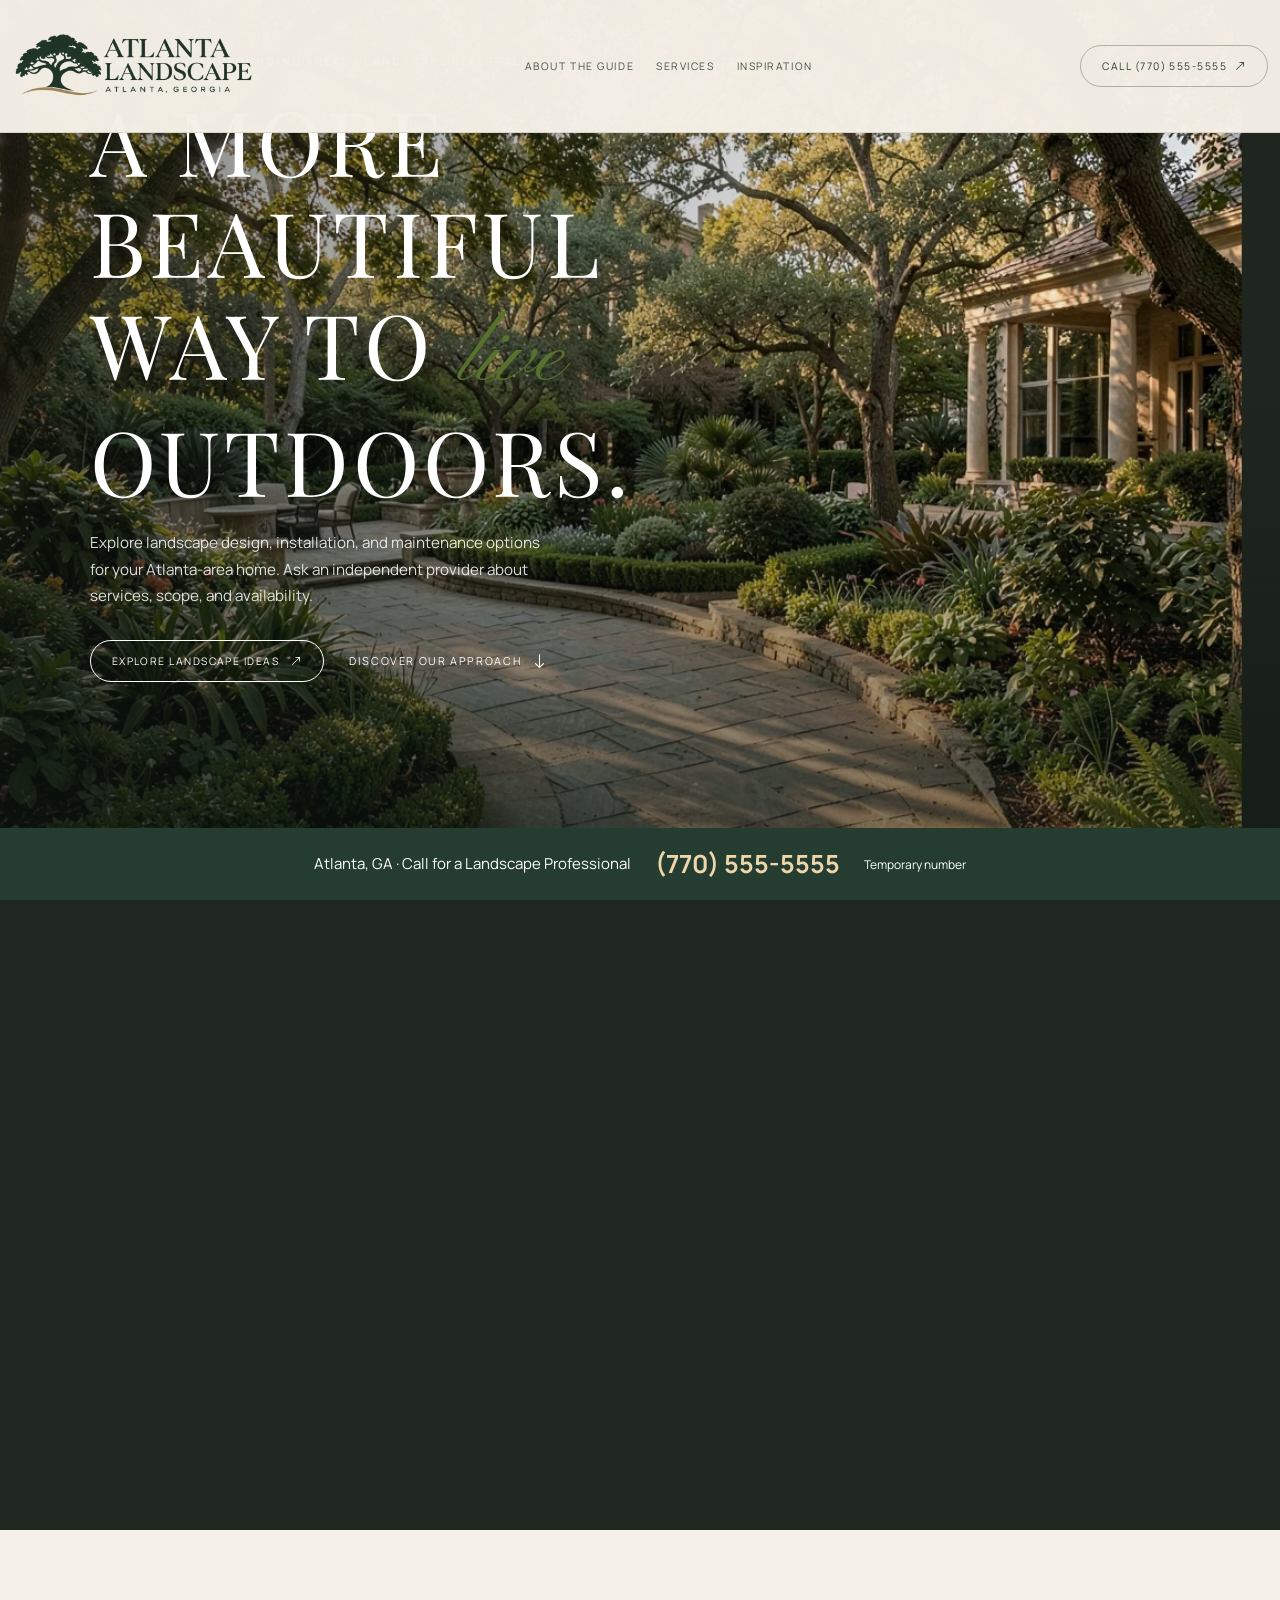
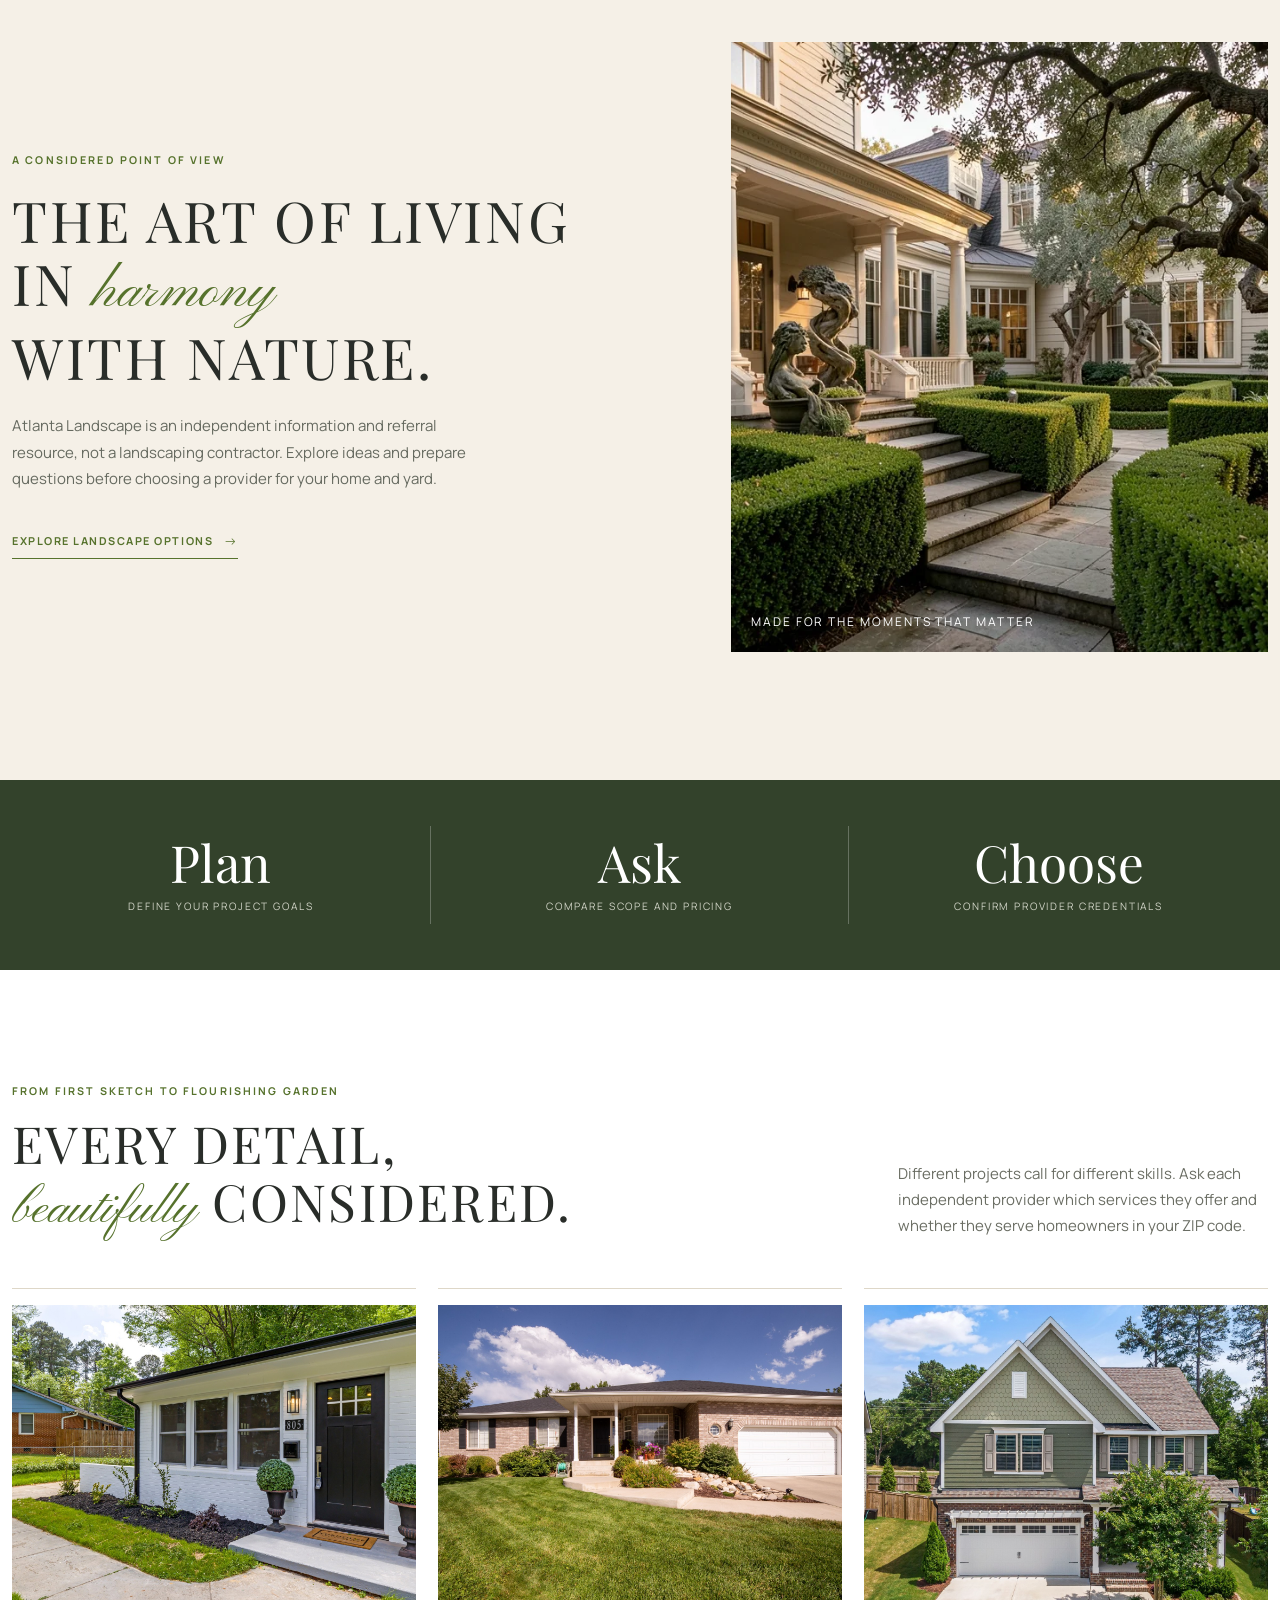
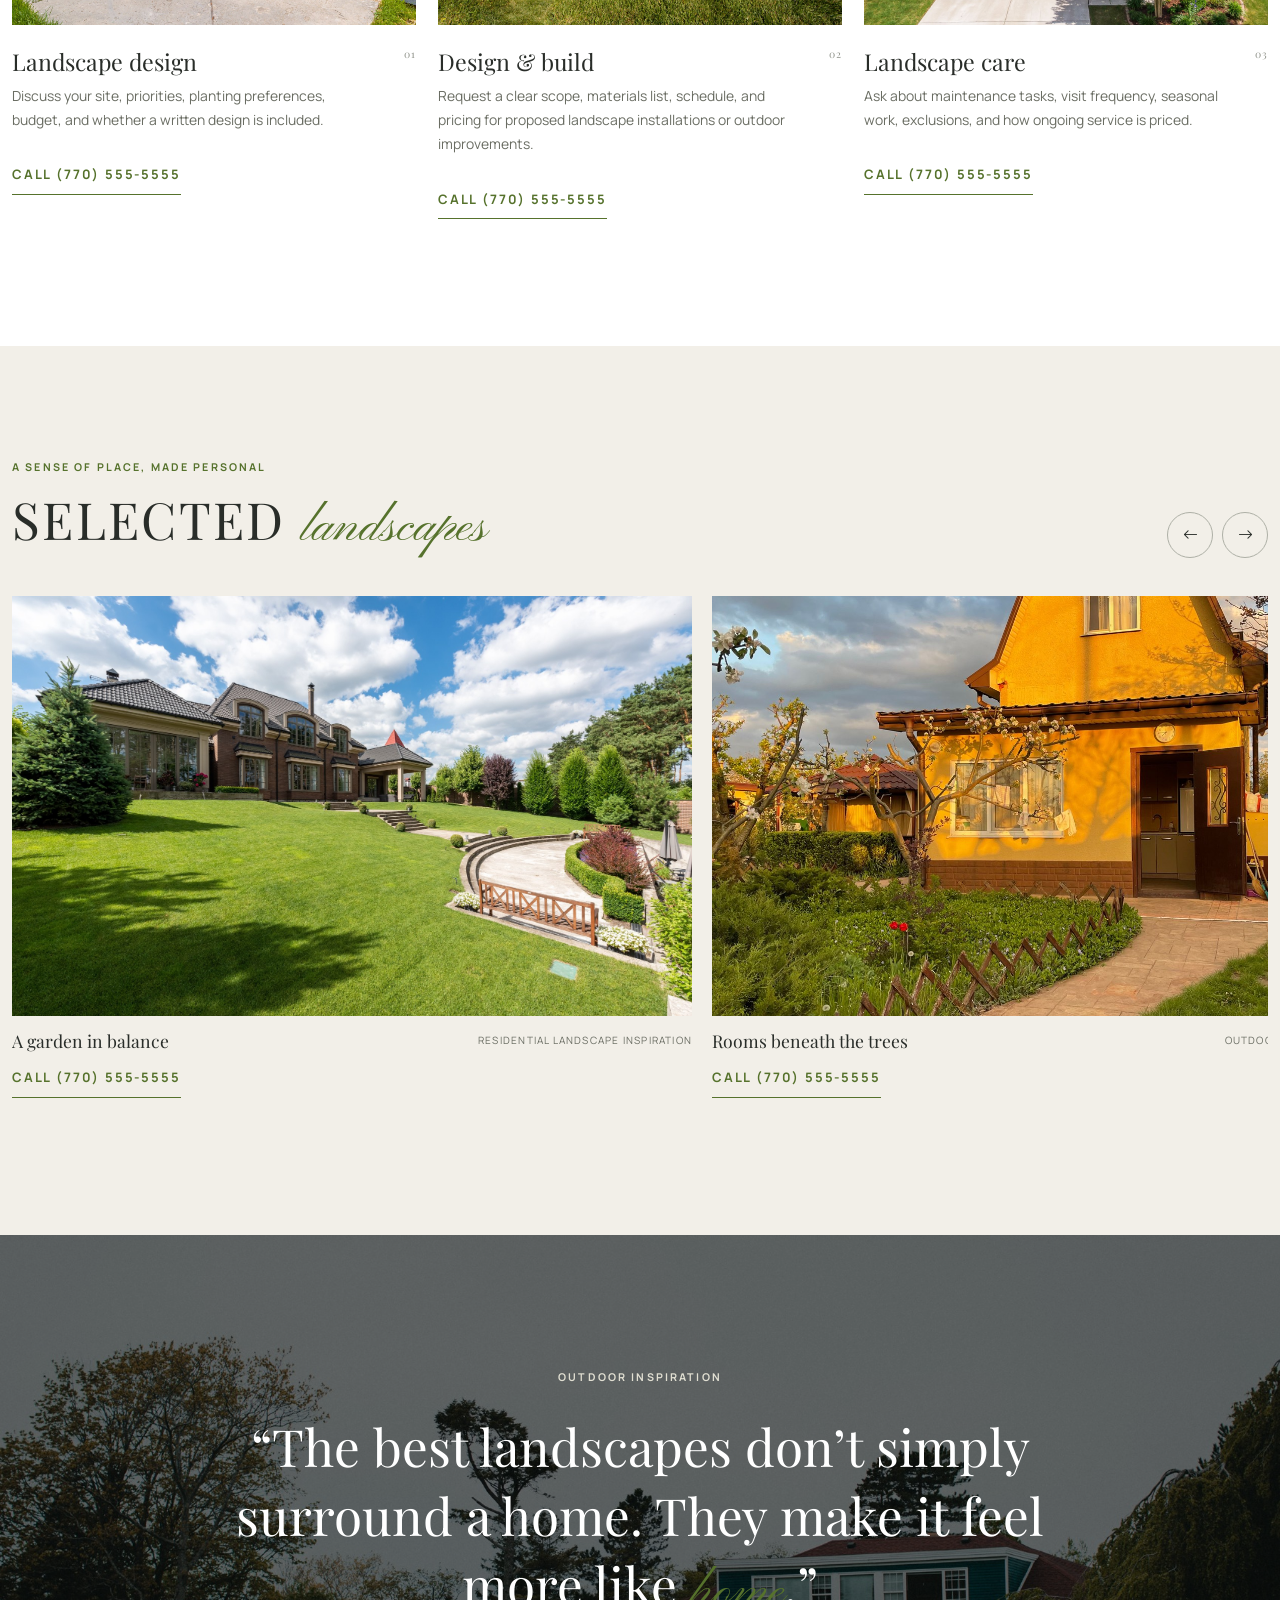
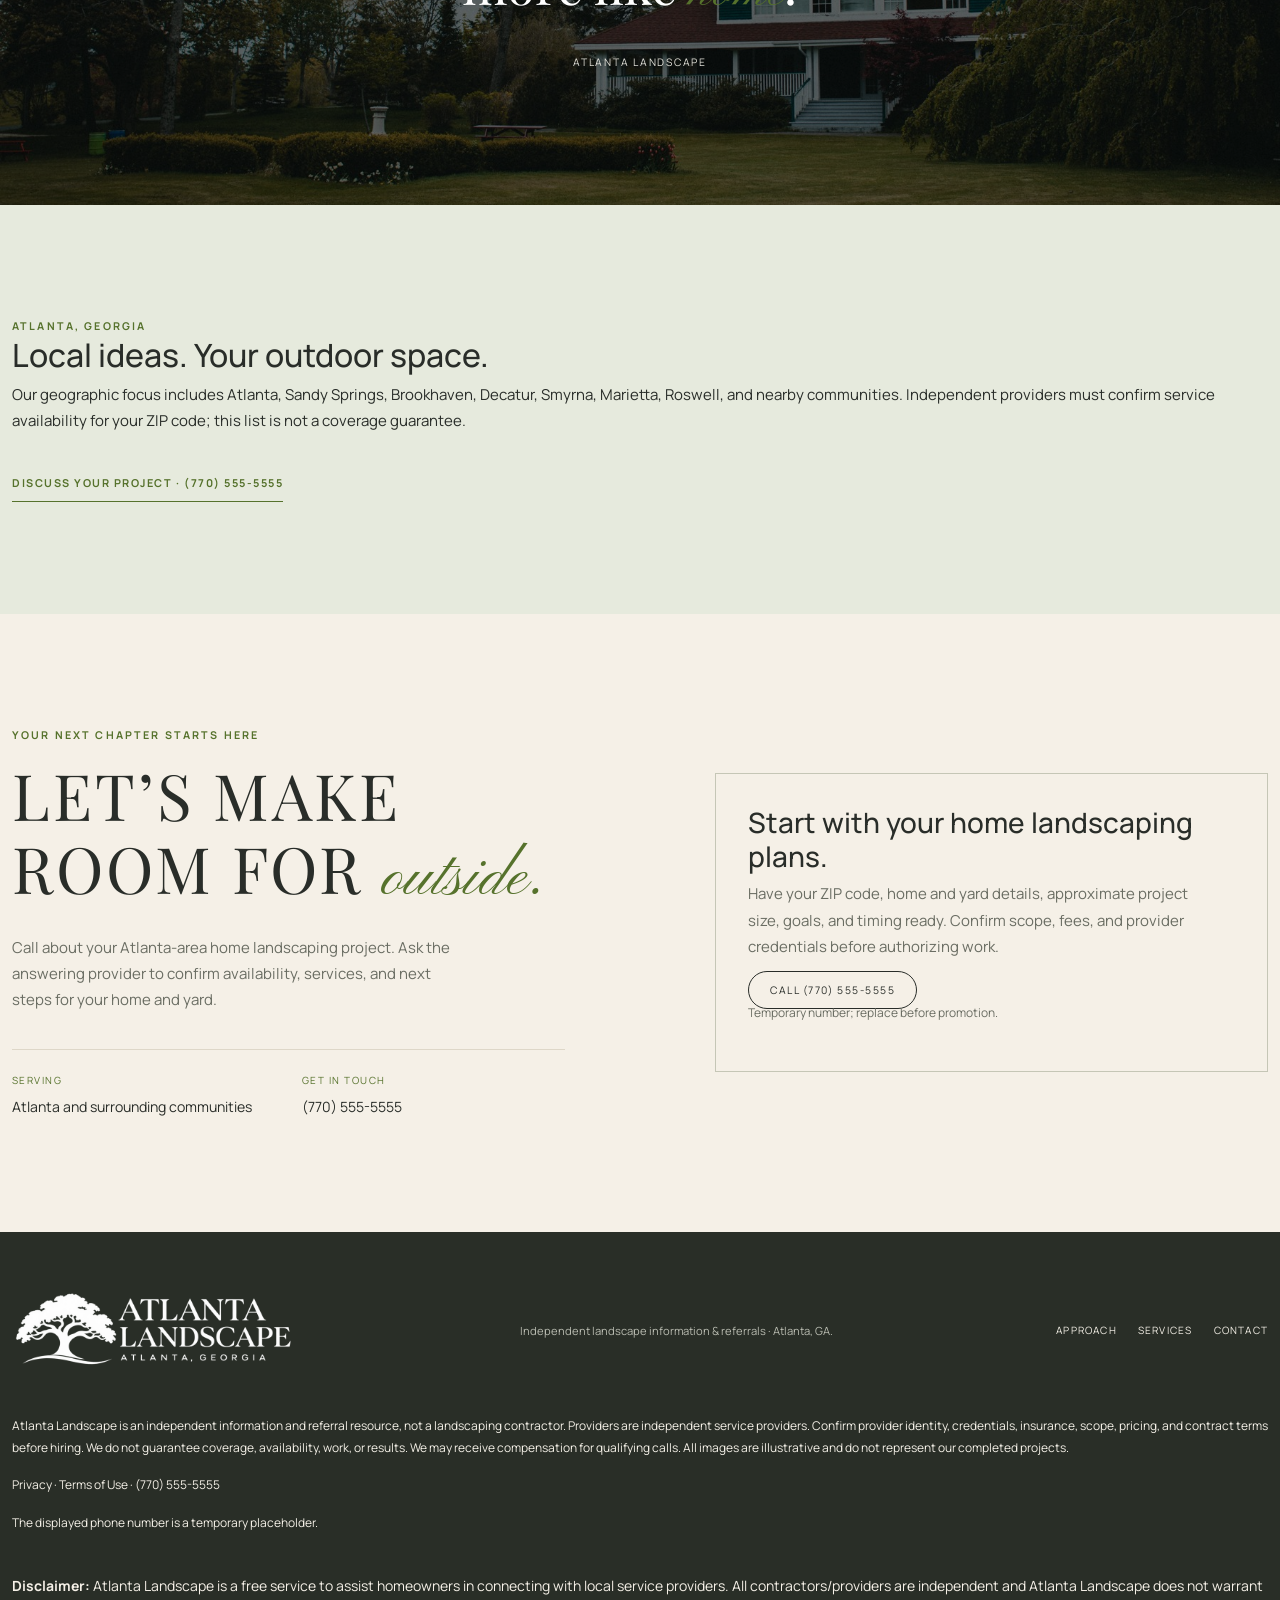
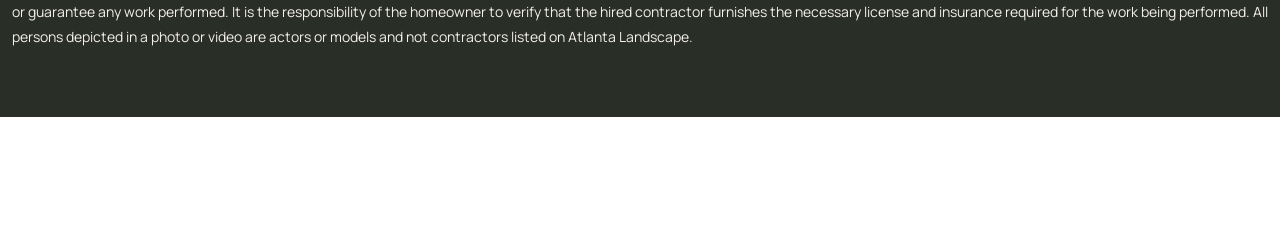
==== commit d7612c6b: "Add files via upload" ====
--- a/index.html
+++ b/index.html
@@ -5,14 +5,14 @@
   <meta name="viewport" content="width=device-width, initial-scale=1">
   <meta name="theme-color" content="#f5f0e7">
   <title>Atlanta, GA Landscaping Referrals | Atlanta Landscape</title>
-  <meta name="description" content="Independent landscaping information and referrals for Atlanta, GA and surrounding communities. Temporary phone (770) 555-5555.">
+  <meta name="description" content="Residential landscaping information and referrals for homeowners in Atlanta, GA and surrounding communities. Temporary phone (770) 555-5555.">
   <link rel="preconnect" href="https://fonts.googleapis.com">
   <link rel="preconnect" href="https://fonts.gstatic.com" crossorigin>
   <link href="https://fonts.googleapis.com/css2?family=Manrope:wght@400;500;600;700&family=Playfair+Display:wght@400;500;600&family=Pinyon+Script&display=swap" rel="stylesheet">
   <link rel="stylesheet" href="https://cdn.jsdelivr.net/npm/bootstrap@5.3.3/dist/css/bootstrap.min.css">
   <link rel="stylesheet" href="https://cdn.jsdelivr.net/npm/bootstrap-icons@1.11.3/font/bootstrap-icons.min.css">
   
-<link rel="stylesheet" href="css/style.css">
+<link rel="stylesheet" href="css/style.css?v=residential-photos2">
 <style id="atlanta-oak-logo">
 .navbar,.navbar.scrolled{background:rgba(245,240,231,.98);color:#253c31;border-bottom:1px solid #253c3122}.navbar .brand,.navbar .nav-links a,.navbar .nav-cta{color:#253c31}.brand{flex-shrink:0}.brand-logo{display:block;width:245px;max-width:100%;height:auto}.navbar .nav-cta{white-space:nowrap;flex-shrink:0;border-color:#253c3155}.navbar .container{gap:20px}footer .brand-logo{width:285px;filter:brightness(0) invert(1)}footer .brand{background:transparent;padding:0}.policy-brand{display:inline-block;margin-bottom:30px}
 @media(min-width:992px) and (max-width:1199px){.navbar .brand-logo{width:215px}.navbar .nav-links{gap:18px}.navbar .nav-links a{font-size:11px}}
@@ -43,7 +43,7 @@
         <div class="hero-content">
           <div class="eyebrow">Atlanta, GA &amp; surrounding areas · Landscape referrals</div>
           <h1 class="display-title">A more beautiful<br>way to <span class="script">live</span> outdoors.</h1>
-          <p>Explore landscape design, installation, and maintenance options for your Atlanta-area property. Ask an independent provider about services, scope, and availability.</p>
+          <p>Explore landscape design, installation, and maintenance options for your Atlanta-area home. Ask an independent provider about services, scope, and availability.</p>
           <div class="hero-actions">
             <a class="btn-outline-light" href="#work">Explore landscape ideas <i class="bi bi-arrow-up-right ms-2" aria-hidden="true"></i></a>
             <a class="hero-link" href="#approach">Discover our approach <i class="bi bi-arrow-down" aria-hidden="true"></i></a>
@@ -59,7 +59,7 @@
           <div class="intro-copy reveal">
             <div class="eyebrow">A considered point of view</div>
             <h2 class="display-title">The art of living<br>in <span class="script">harmony</span><br>with nature.</h2>
-            <p>Atlanta Landscape is an independent information and referral resource, not a landscaping contractor. Explore ideas and prepare questions before choosing a provider for your property.</p>
+            <p>Atlanta Landscape is an independent information and referral resource, not a landscaping contractor. Explore ideas and prepare questions before choosing a provider for your home and yard.</p>
             <a class="text-link" href="#services">Explore landscape options <i class="bi bi-arrow-right" aria-hidden="true"></i></a>
           </div>
           <figure class="intro-image reveal">
@@ -75,21 +75,21 @@
       <div class="container container-wide">
         <div class="section-heading reveal">
           <div><div class="eyebrow">From first sketch to flourishing garden</div><h2 class="display-title">Every detail,<br><span class="script">beautifully</span> considered.</h2></div>
-          <p>Different projects call for different skills. Ask each independent provider which services they offer and whether they handle your property type and ZIP code.</p>
+          <p>Different projects call for different skills. Ask each independent provider which services they offer and whether they serve homeowners in your ZIP code.</p>
         </div>
         <div class="service-grid">
           <article class="service-card reveal">
-            <div class="service-image"><img src="assets/img-4.jpg" alt="Modern residence surrounded by carefully composed greenery" loading="lazy"></div>
+            <div class="service-image"><img src="assets/home-landscape-8031873.jpg" alt="Home entrance with planted borders, lawn and a neat walkway" loading="lazy"></div>
             <h3>Landscape design <span class="service-no">01</span></h3>
             <p>Discuss your site, priorities, planting preferences, budget, and whether a written design is included.</p>
           <a class="text-link service-call" href="tel:+17705555555">Call (770) 555-5555</a></article>
           <article class="service-card reveal">
-            <div class="service-image"><img src="assets/img-5.jpg" alt="Outdoor living area designed for relaxed entertaining" loading="lazy"></div>
+            <div class="service-image"><img src="assets/home-landscape-6267516.jpg" alt="Residential front lawn with planted beds and a garden path" loading="lazy"></div>
             <h3>Design &amp; build <span class="service-no">02</span></h3>
             <p>Request a clear scope, materials list, schedule, and pricing for proposed landscape installations or outdoor improvements.</p>
           <a class="text-link service-call" href="tel:+17705555555">Call (770) 555-5555</a></article>
           <article class="service-card reveal">
-            <div class="service-image"><img src="assets/img-6.jpg" alt="Gardener tending a lush, established garden" loading="lazy"></div>
+            <div class="service-image"><img src="assets/home-landscape-12700439.jpg" alt="Family home with manicured lawn and landscaped front beds" loading="lazy"></div>
             <h3>Landscape care <span class="service-no">03</span></h3>
             <p>Ask about maintenance tasks, visit frequency, seasonal work, exclusions, and how ongoing service is priced.</p>
           <a class="text-link service-call" href="tel:+17705555555">Call (770) 555-5555</a></article>
@@ -108,15 +108,15 @@
         </div>
         <p class="image-note">Illustrative inspiration images, not projects completed by Atlanta Landscape.</p><div class="project-track" id="projectTrack" aria-label="Illustrative landscape inspiration">
           <article class="project-card">
-            <div class="project-image"><img src="assets/img-7.jpg" alt="Classic home and its surrounding garden" loading="lazy"></div>
+            <div class="project-image"><img src="assets/home-landscape-8143683.jpg" alt="Landscaped home garden with green lawn, shrubs and curved paths" loading="lazy"></div>
             <div class="project-meta"><h3>A garden in balance</h3><span>Residential landscape inspiration</span></div>
           <a class="text-link service-call" href="tel:+17705555555">Call (770) 555-5555</a></article>
           <article class="project-card">
-            <div class="project-image"><img src="assets/img-8.jpg" alt="Calm outdoor living space edged with lush planting" loading="lazy"></div>
+            <div class="project-image"><img src="assets/home-landscape-17589220.jpg" alt="Home garden with planted borders and a curving walkway" loading="lazy"></div>
             <div class="project-meta"><h3>Rooms beneath the trees</h3><span>Outdoor living inspiration</span></div>
           <a class="text-link service-call" href="tel:+17705555555">Call (770) 555-5555</a></article>
           <article class="project-card">
-            <div class="project-image"><img src="assets/img-9.jpg" alt="Architectural home with a secluded outdoor terrace" loading="lazy"></div>
+            <div class="project-image"><img src="assets/home-landscape-5353890.jpg" alt="Suburban family home with lawn, shrubs and established trees" loading="lazy"></div>
             <div class="project-meta"><h3>A quiet retreat</h3><span>Garden renovation inspiration</span></div>
           <a class="text-link service-call" href="tel:+17705555555">Call (770) 555-5555</a></article>
         </div>
@@ -125,7 +125,7 @@
 
     <section class="quote-section" aria-label="Outdoor inspiration">
       <div class="full-image">
-        <img src="assets/img-10.jpg" alt="Sunlight filtering through a peaceful woodland garden" loading="lazy">
+        <img src="assets/home-landscape-12503553.jpg" alt="Residential garden with a broad lawn, trees and planting beds" loading="lazy">
       </div>
       <div class="quote-content reveal">
         <div class="eyebrow">Outdoor inspiration</div>
@@ -141,13 +141,13 @@
           <div class="reveal">
             <div class="eyebrow">Your next chapter starts here</div>
             <h2 class="display-title">Let’s make<br>room for <span class="script">outside.</span></h2>
-            <p>Call about your Atlanta-area landscape project. Ask the answering provider to confirm availability, services, and next steps for your property.</p>
+            <p>Call about your Atlanta-area home landscaping project. Ask the answering provider to confirm availability, services, and next steps for your home and yard.</p>
             <div class="contact-details">
               <div><span class="detail-label">Serving</span><span class="detail-value">Atlanta and surrounding communities</span></div>
               <div><span class="detail-label">Get in touch</span><a class="detail-value" href="tel:+17705555555">(770) 555-5555</a></div>
             </div>
           </div>
-          <div class="project-call"><h3>Start with your project details.</h3><p>Have your ZIP code, property type, approximate project size, goals, and timing ready. Confirm scope, fees, and provider credentials before authorizing work.</p><a class="nav-cta" href="tel:+17705555555">Call (770) 555-5555</a><p class="placeholder-note">Temporary number; replace before promotion.</p></div>
+          <div class="project-call"><h3>Start with your home landscaping plans.</h3><p>Have your ZIP code, home and yard details, approximate project size, goals, and timing ready. Confirm scope, fees, and provider credentials before authorizing work.</p><a class="nav-cta" href="tel:+17705555555">Call (770) 555-5555</a><p class="placeholder-note">Temporary number; replace before promotion.</p></div>
         </div>
       </div>
     </section>
@@ -159,7 +159,7 @@
       <span class="footer-note">Independent landscape information &amp; referrals · Atlanta, GA.</span>
       <div class="footer-links"><a href="#approach">Approach</a><a href="#services">Services</a><a href="tel:+17705555555">Contact</a></div>
     </div>
-<div class="container container-wide referral-disclosure"><p>Atlanta Landscape is an independent information and referral resource, not a landscaping contractor. Providers are independent businesses. Confirm provider identity, credentials, insurance, scope, pricing, and contract terms before hiring. We do not guarantee coverage, availability, work, or results. We may receive compensation for qualifying calls. All images are illustrative and do not represent our completed projects.</p><p><a href="privacy.html">Privacy</a> · <a href="terms.html">Terms of Use</a> · <a href="tel:+17705555555">(770) 555-5555</a></p><p>The displayed phone number is a temporary placeholder.</p></div></footer>
+<div class="container container-wide referral-disclosure"><p>Atlanta Landscape is an independent information and referral resource, not a landscaping contractor. Providers are independent service providers. Confirm provider identity, credentials, insurance, scope, pricing, and contract terms before hiring. We do not guarantee coverage, availability, work, or results. We may receive compensation for qualifying calls. All images are illustrative and do not represent our completed projects.</p><p><a href="privacy.html">Privacy</a> · <a href="terms.html">Terms of Use</a> · <a href="tel:+17705555555">(770) 555-5555</a></p><p>The displayed phone number is a temporary placeholder.</p></div><div class="container container-wide"><p class="provider-disclaimer" style="font-size:14px;line-height:1.8;color:#f5f0e7;padding:24px 0;margin:0"><strong>Disclaimer:</strong> Atlanta Landscape is a free service to assist homeowners in connecting with local service providers. All contractors/providers are independent and Atlanta Landscape does not warrant or guarantee any work performed. It is the responsibility of the homeowner to verify that the hired contractor furnishes the necessary license and insurance required for the work being performed. All persons depicted in a photo or video are actors or models and not contractors listed on Atlanta Landscape.</p></div></footer>
 
   <script src="https://cdn.jsdelivr.net/npm/bootstrap@5.3.3/dist/js/bootstrap.bundle.min.js"></script>
   <script>
